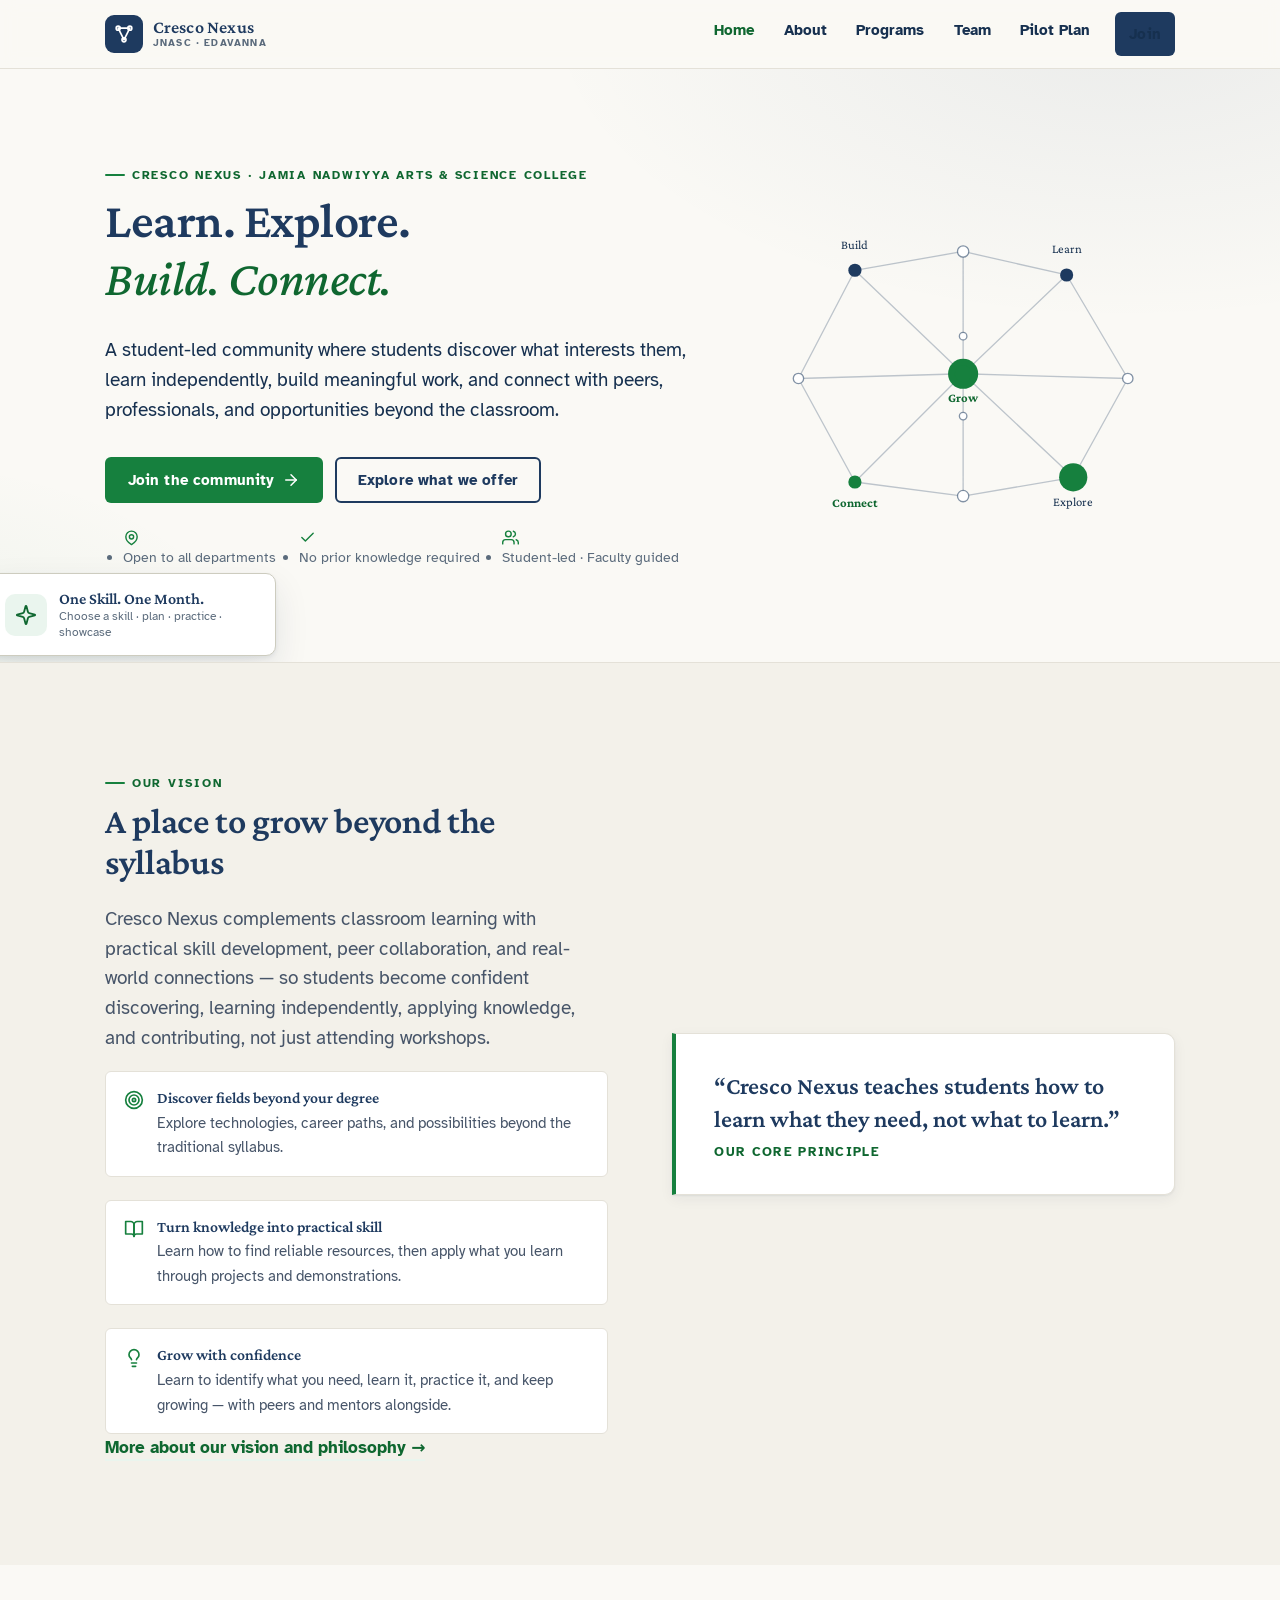
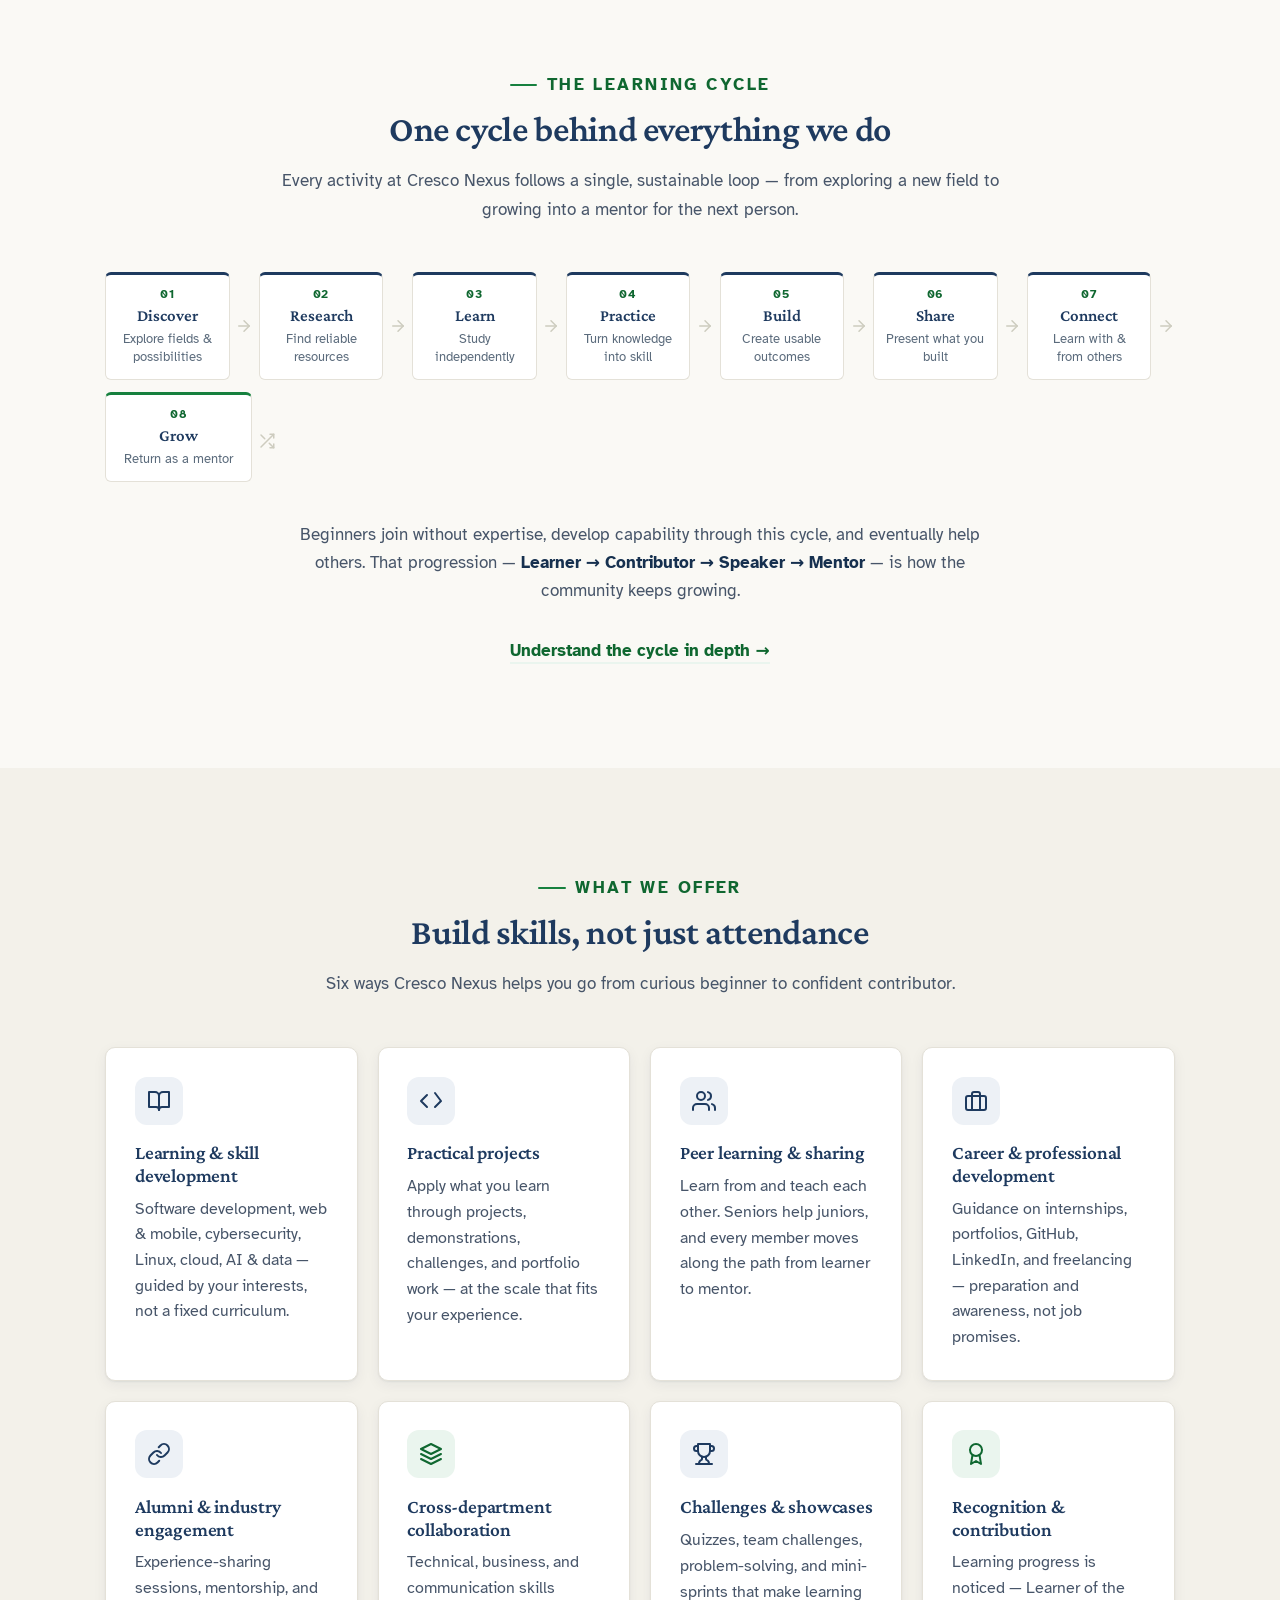
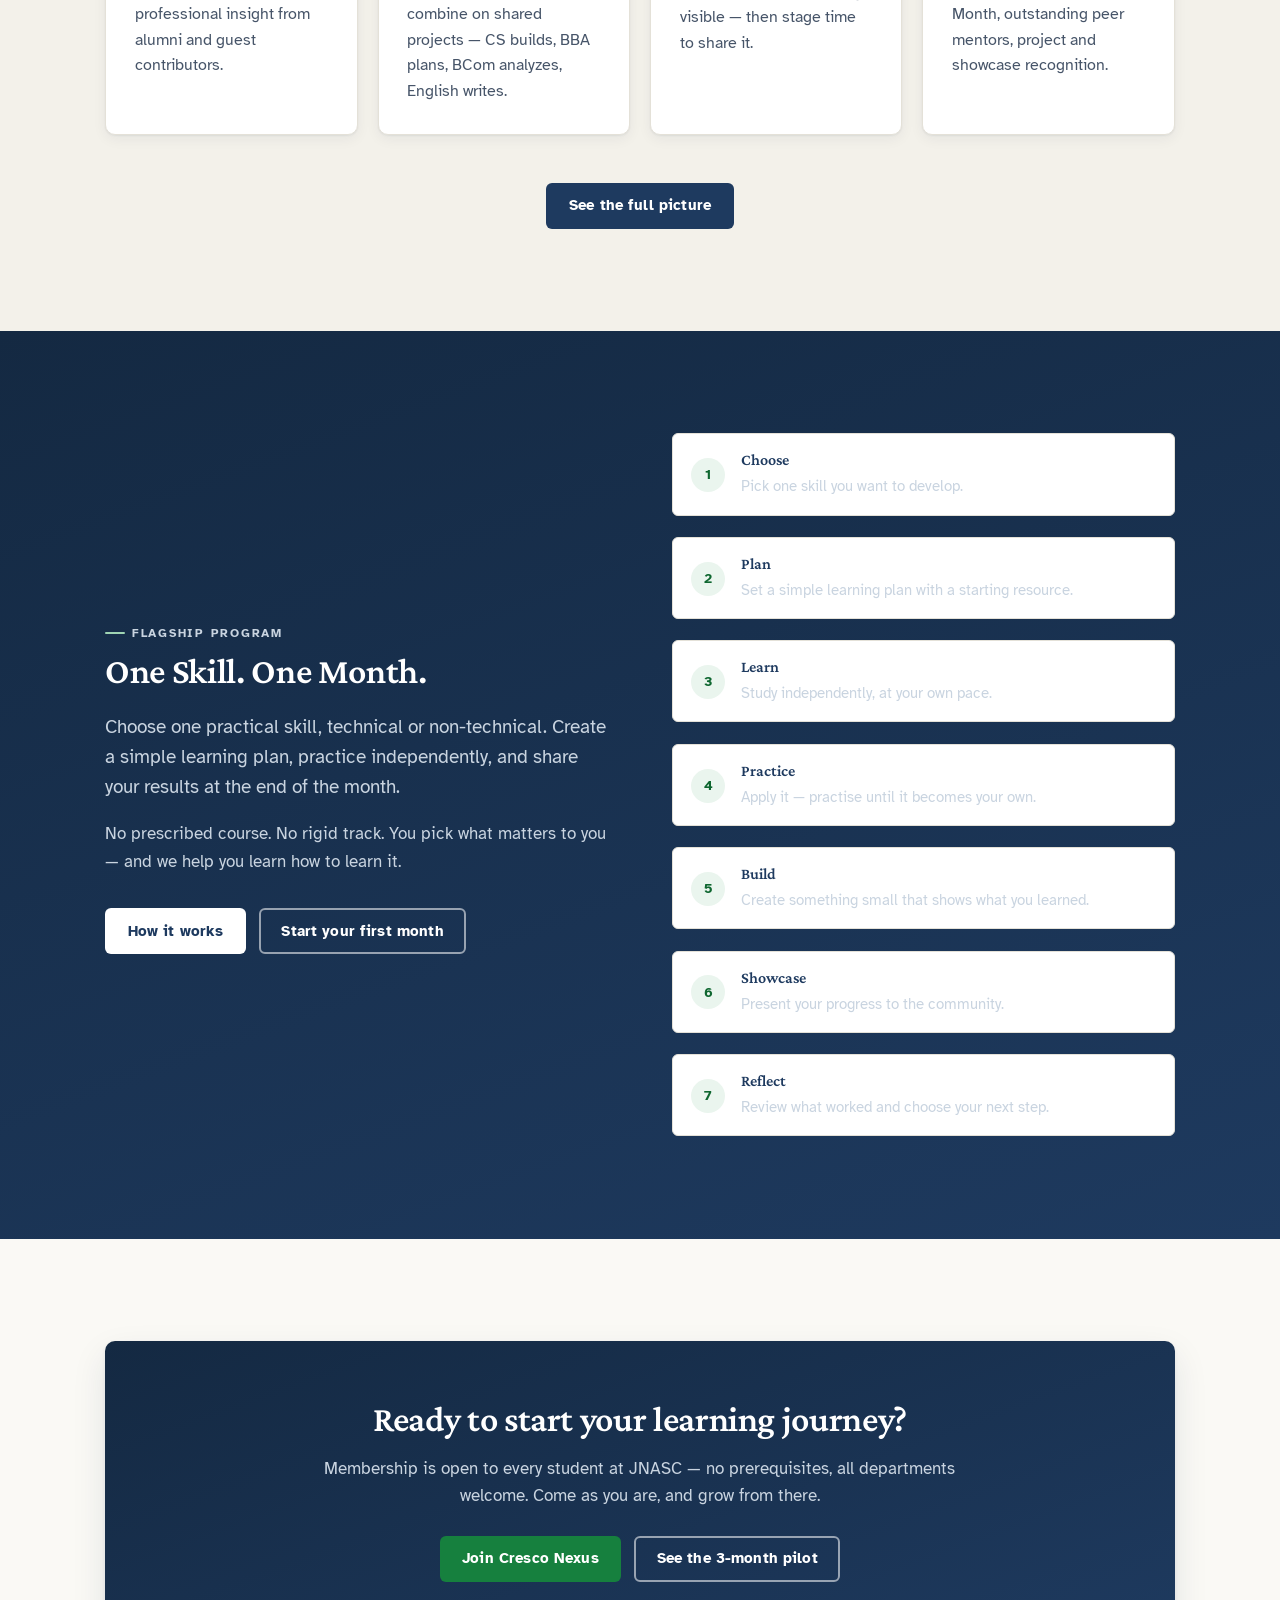
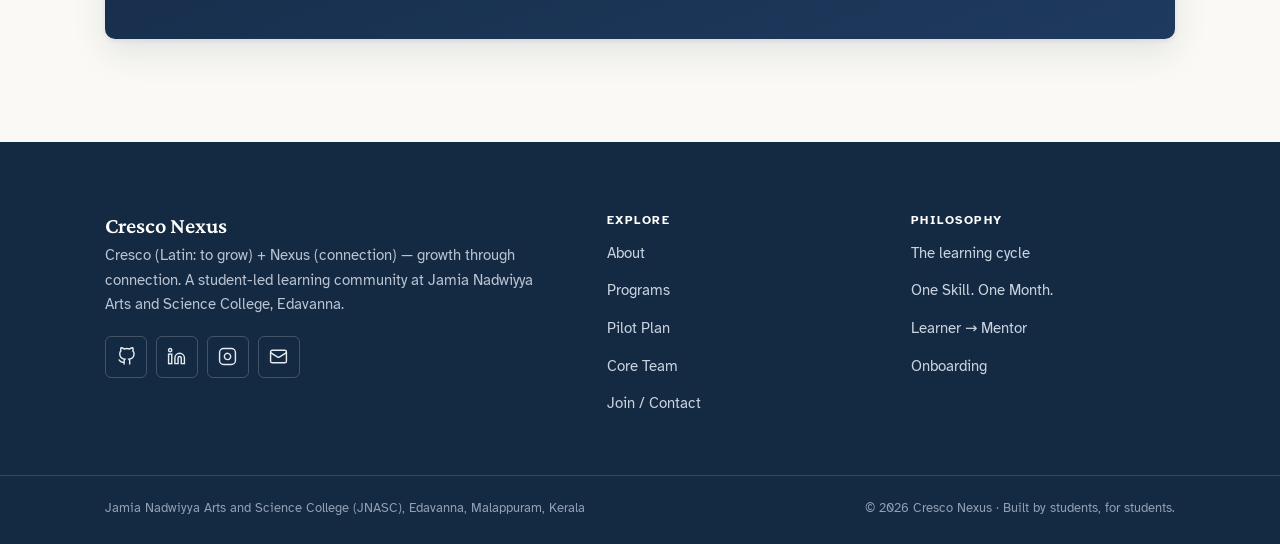
==== index.html @ 307aafd1 "first commit" ====
<!DOCTYPE html>
<html lang="en">
<head>
  <meta charset="UTF-8">
  <meta name="viewport" content="width=device-width, initial-scale=1">
  <title>Cresco Nexus — Learn. Explore. Build. Connect.</title>
  <meta name="description" content="Cresco Nexus is a student-led learning and professional-growth community at Jamia Nadwiyya Arts and Science College (JNASC), Edavanna. Learn. Explore. Build. Connect.">
  <meta property="og:type" content="website">
  <meta property="og:site_name" content="Cresco Nexus">
  <meta property="og:title" content="Cresco Nexus — Learn. Explore. Build. Connect.">
  <meta property="og:description" content="A student-led learning and professional-growth community at JNASC, Edavanna. Discover what interests you, learn independently, build meaningful work, and connect beyond the classroom.">
  <meta property="og:url" content="https://YOUR_USERNAME.github.io/cresco-nexus/index.html">
  <link rel="canonical" href="https://YOUR_USERNAME.github.io/cresco-nexus/index.html">
  <link rel="icon" type="image/svg+xml" href="assets/favicon.svg">
  <link rel="preconnect" href="https://fonts.googleapis.com">
  <link rel="preconnect" href="https://fonts.gstatic.com" crossorigin>
  <link href="https://fonts.googleapis.com/css2?family=Atkinson+Hyperlegible:wght@400;700&family=Crimson+Pro:ital,wght@0,400;0,600;0,700;1,400;1,600&display=swap" rel="stylesheet">
  <link rel="stylesheet" href="assets/css/styles.css">
</head>
<body>
  <a class="skip-link" href="#main">Skip to content</a>

  <header class="site-header">
    <div class="container nav">
      <a class="brand" href="index.html" aria-label="Cresco Nexus — home">
        <span class="brand__mark" aria-hidden="true">
          <svg viewBox="0 0 24 24" width="20" height="20" fill="none" stroke="currentColor" stroke-width="2" stroke-linecap="round" stroke-linejoin="round">
            <circle cx="5" cy="5" r="2.4"></circle>
            <circle cx="19" cy="5" r="2.4"></circle>
            <circle cx="12" cy="19" r="2.4"></circle>
            <path d="M5 5l14 0M5 5l7 14M19 5L12 19"></path>
          </svg>
        </span>
        <span class="brand__text">
          <span class="brand__name">Cresco Nexus</span>
          <span class="brand__tag">JNASC · Edavanna</span>
        </span>
      </a>
      <button class="nav-toggle" aria-expanded="false" aria-controls="nav-links" aria-label="Toggle navigation menu">
        <svg class="icon-menu" viewBox="0 0 24 24" fill="none" stroke="currentColor" stroke-width="2" stroke-linecap="round" aria-hidden="true"><line x1="4" y1="7" x2="20" y2="7"></line><line x1="4" y1="12" x2="20" y2="12"></line><line x1="4" y1="17" x2="20" y2="17"></line></svg>
        <svg class="icon-close" viewBox="0 0 24 24" fill="none" stroke="currentColor" stroke-width="2" stroke-linecap="round" aria-hidden="true"><line x1="6" y1="6" x2="18" y2="18"></line><line x1="18" y1="6" x2="6" y2="18"></line></svg>
      </button>
      <nav aria-label="Main navigation">
        <ul class="nav-links" id="nav-links">
          <li><a href="index.html" aria-current="page">Home</a></li>
          <li><a href="about.html">About</a></li>
          <li><a href="programs.html">Programs</a></li>
          <li><a href="team.html">Team</a></li>
          <li><a href="pilot.html">Pilot Plan</a></li>
          <li><a class="btn btn--primary nav-cta" href="join.html">Join</a></li>
        </ul>
      </nav>
    </div>
  </header>

  <main id="main">
    <!-- Hero -->
    <section class="hero" aria-labelledby="hero-title">
      <div class="container hero__inner">
        <div class="hero__copy">
          <p class="eyebrow">Cresco Nexus · Jamia Nadwiyya Arts &amp; Science College</p>
          <h1 id="hero-title">Learn. Explore. <span class="tagline">Build. Connect.</span></h1>
          <p class="lead hero__mission">A student-led community where students discover what interests them, learn independently, build meaningful work, and connect with peers, professionals, and opportunities beyond the classroom.</p>
          <div class="btn-row mt-2">
            <a class="btn btn--accent" href="join.html">
              Join the community
              <svg viewBox="0 0 24 24" width="18" height="18" fill="none" stroke="currentColor" stroke-width="2" stroke-linecap="round" stroke-linejoin="round" aria-hidden="true"><line x1="5" y1="12" x2="19" y2="12"></line><polyline points="12 5 19 12 12 19"></polyline></svg>
            </a>
            <a class="btn btn--ghost" href="programs.html">Explore what we offer</a>
          </div>
          <ul class="hero__meta">
            <li><svg viewBox="0 0 24 24" fill="none" stroke="currentColor" stroke-width="2" stroke-linecap="round" stroke-linejoin="round" aria-hidden="true"><path d="M12 22s-8-4.5-8-11a8 8 0 0 1 16 0c0 6.5-8 11-8 11z"></path><circle cx="12" cy="11" r="3"></circle></svg> Open to all departments</li>
            <li><svg viewBox="0 0 24 24" fill="none" stroke="currentColor" stroke-width="2" stroke-linecap="round" stroke-linejoin="round" aria-hidden="true"><polyline points="20 6 9 17 4 12"></polyline></svg> No prior knowledge required</li>
            <li><svg viewBox="0 0 24 24" fill="none" stroke="currentColor" stroke-width="2" stroke-linecap="round" stroke-linejoin="round" aria-hidden="true"><path d="M17 21v-2a4 4 0 0 0-4-4H5a4 4 0 0 0-4 4v2"></path><circle cx="9" cy="7" r="4"></circle><path d="M23 21v-2a4 4 0 0 0-3-3.87"></path><path d="M16 3.13a4 4 0 0 1 0 7.75"></path></svg> Student-led · Faculty guided</li>
          </ul>
        </div>
        <div class="hero__motif" aria-hidden="true">
          <svg class="motif-svg" viewBox="0 0 460 380" role="presentation" focusable="false">
            <g class="node-line" fill="none" stroke-width="1.4">
              <path d="M235 190L345 85M235 190L352 300M235 190L120 80M235 190L120 305M235 190L235 60M235 190L235 320M235 190L60 195M235 190L410 195"/>
              <path d="M345 85L410 195M410 195L352 300M352 300L235 320M235 320L120 305M120 305L60 195M60 195L120 80M120 80L235 60M235 60L345 85"/>
            </g>
            <g>
              <circle class="node-core" cx="345" cy="85" r="7"/><circle class="node-core" cx="120" cy="80" r="7"/>
              <circle class="node-core--green" cx="352" cy="300" r="7"/><circle class="node-core--green" cx="120" cy="305" r="7"/>
              <circle class="node-soft" cx="235" cy="60" r="6"/><circle class="node-soft" cx="235" cy="320" r="6"/>
              <circle class="node-soft" cx="60" cy="195" r="5.5"/><circle class="node-soft" cx="410" cy="195" r="5.5"/>
              <circle class="node-soft" cx="235" cy="150" r="4"/><circle class="node-soft" cx="235" cy="235" r="4"/>
            </g>
            <g class="node-pulse" fill="none">
              <circle cx="235" cy="190" r="16"/><circle cx="352" cy="300" r="15"/>
            </g>
            <circle class="node-core--green" cx="235" cy="190" r="9"/>
            <g class="node-label" text-anchor="middle">
              <text x="345" y="62">Learn</text>
              <text x="120" y="57">Build</text>
              <text x="352" y="330">Explore</text>
              <text class="node-label--green" x="120" y="332">Connect</text>
              <text class="node-label--green" x="235" y="220">Grow</text>
            </g>
          </svg>
          <div class="hero__chip">
            <span class="chip-mark">
              <svg viewBox="0 0 24 24" fill="none" stroke="currentColor" stroke-width="2" stroke-linecap="round" stroke-linejoin="round" aria-hidden="true"><path d="M9.937 15.5A2 2 0 0 0 8.5 14.063l-6.135-1.582a.5.5 0 0 1 0-.962L8.5 9.936A2 2 0 0 0 9.937 8.5l1.582-6.135a.5.5 0 0 1 .963 0L14.063 8.5A2 2 0 0 0 15.5 9.937l6.135 1.581a.5.5 0 0 1 0 .964L15.5 14.063a2 2 0 0 0-1.437 1.437l-1.582 6.135a.5.5 0 0 1-.963 0z"/></svg>
            </span>
            <span>
              <b>One Skill. One Month.</b>
              <span>Choose a skill · plan · practice · showcase</span>
            </span>
          </div>
        </div>
      </div>
    </section>

    <!-- Vision snippet -->
    <section class="section section--soft" aria-labelledby="vision-title">
      <div class="container split split--center">
        <div class="reveal">
          <p class="eyebrow">Our vision</p>
          <h2 id="vision-title">A place to grow beyond the syllabus</h2>
          <p class="lead lead--muted">Cresco Nexus complements classroom learning with practical skill development, peer collaboration, and real-world connections — so students become confident discovering, learning independently, applying knowledge, and contributing, not just attending workshops.</p>
          <ul class="feature-list mt-2">
            <li>
              <svg viewBox="0 0 24 24" fill="none" stroke="currentColor" stroke-width="2" stroke-linecap="round" stroke-linejoin="round" aria-hidden="true"><circle cx="12" cy="12" r="10"></circle><circle cx="12" cy="12" r="6"></circle><circle cx="12" cy="12" r="2"></circle></svg>
              <div><b>Discover fields beyond your degree</b><p>Explore technologies, career paths, and possibilities beyond the traditional syllabus.</p></div>
            </li>
            <li>
              <svg viewBox="0 0 24 24" fill="none" stroke="currentColor" stroke-width="2" stroke-linecap="round" stroke-linejoin="round" aria-hidden="true"><path d="M2 3h6a4 4 0 0 1 4 4v14a3 3 0 0 0-3-3H2z"></path><path d="M22 3h-6a4 4 0 0 0-4 4v14a3 3 0 0 1 3-3h7z"></path></svg>
              <div><b>Turn knowledge into practical skill</b><p>Learn how to find reliable resources, then apply what you learn through projects and demonstrations.</p></div>
            </li>
            <li>
              <svg viewBox="0 0 24 24" fill="none" stroke="currentColor" stroke-width="2" stroke-linecap="round" stroke-linejoin="round" aria-hidden="true"><path d="M15 14c.2-1 .7-1.7 1.5-2.5 1-.9 1.5-2.2 1.5-3.5A6 6 0 0 0 6 8c0 1.2.5 2.6 1.5 3.5.8.8 1.3 1.5 1.5 2.5"></path><path d="M9 18h6"></path><path d="M10 22h4"></path></svg>
              <div><b>Grow with confidence</b><p>Learn to identify what you need, learn it, practice it, and keep growing — with peers and mentors alongside.</p></div>
            </li>
          </ul>
          <a class="textlink" href="about.html">More about our vision and philosophy →</a>
        </div>
        <div class="reveal" data-delay="1">
          <figure class="quote">
            <blockquote>
              <p>“Cresco Nexus teaches students how to learn what they need, not what to learn.”</p>
            </blockquote>
            <figcaption class="sr-only">Core principle of Cresco Nexus</figcaption>
            <cite>Our core principle</cite>
          </figure>
        </div>
      </div>
    </section>

    <!-- Learning cycle -->
    <section class="section" aria-labelledby="cycle-title">
      <div class="container">
        <div class="section-head text-center reveal">
          <p class="eyebrow eyebrow--center">The learning cycle</p>
          <h2 id="cycle-title">One cycle behind everything we do</h2>
          <p>Every activity at Cresco Nexus follows a single, sustainable loop — from exploring a new field to growing into a mentor for the next person.</p>
        </div>
        <ol class="cycle reveal">
          <li class="cycle__item"><strong>Discover</strong><span>Explore fields &amp; possibilities</span></li>
          <li class="cycle__arrow cycle__arrow--h" aria-hidden="true"><svg viewBox="0 0 24 24" fill="none" stroke="currentColor" stroke-width="2" stroke-linecap="round" stroke-linejoin="round"><line x1="5" y1="12" x2="19" y2="12"></line><polyline points="12 5 19 12 12 19"></polyline></svg></li>
          <li class="cycle__item"><strong>Research</strong><span>Find reliable resources</span></li>
          <li class="cycle__arrow cycle__arrow--h" aria-hidden="true"><svg viewBox="0 0 24 24" fill="none" stroke="currentColor" stroke-width="2" stroke-linecap="round" stroke-linejoin="round"><line x1="5" y1="12" x2="19" y2="12"></line><polyline points="12 5 19 12 12 19"></polyline></svg></li>
          <li class="cycle__item"><strong>Learn</strong><span>Study independently</span></li>
          <li class="cycle__arrow cycle__arrow--h" aria-hidden="true"><svg viewBox="0 0 24 24" fill="none" stroke="currentColor" stroke-width="2" stroke-linecap="round" stroke-linejoin="round"><line x1="5" y1="12" x2="19" y2="12"></line><polyline points="12 5 19 12 12 19"></polyline></svg></li>
          <li class="cycle__item"><strong>Practice</strong><span>Turn knowledge into skill</span></li>
          <li class="cycle__arrow cycle__arrow--h" aria-hidden="true"><svg viewBox="0 0 24 24" fill="none" stroke="currentColor" stroke-width="2" stroke-linecap="round" stroke-linejoin="round"><line x1="5" y1="12" x2="19" y2="12"></line><polyline points="12 5 19 12 12 19"></polyline></svg></li>
          <li class="cycle__item"><strong>Build</strong><span>Create usable outcomes</span></li>
          <li class="cycle__arrow cycle__arrow--h" aria-hidden="true"><svg viewBox="0 0 24 24" fill="none" stroke="currentColor" stroke-width="2" stroke-linecap="round" stroke-linejoin="round"><line x1="5" y1="12" x2="19" y2="12"></line><polyline points="12 5 19 12 12 19"></polyline></svg></li>
          <li class="cycle__item"><strong>Share</strong><span>Present what you built</span></li>
          <li class="cycle__arrow cycle__arrow--h" aria-hidden="true"><svg viewBox="0 0 24 24" fill="none" stroke="currentColor" stroke-width="2" stroke-linecap="round" stroke-linejoin="round"><line x1="5" y1="12" x2="19" y2="12"></line><polyline points="12 5 19 12 12 19"></polyline></svg></li>
          <li class="cycle__item"><strong>Connect</strong><span>Learn with &amp; from others</span></li>
          <li class="cycle__arrow cycle__arrow--h" aria-hidden="true"><svg viewBox="0 0 24 24" fill="none" stroke="currentColor" stroke-width="2" stroke-linecap="round" stroke-linejoin="round"><line x1="5" y1="12" x2="19" y2="12"></line><polyline points="12 5 19 12 12 19"></polyline></svg></li>
          <li class="cycle__item cycle__item--end"><strong>Grow</strong><span>Return as a mentor</span></li>
          <li class="cycle__arrow cycle__arrow--h" aria-hidden="true"><svg viewBox="0 0 24 24" fill="none" stroke="currentColor" stroke-width="2" stroke-linecap="round" stroke-linejoin="round"><polyline points="16 3 21 3 21 8"></polyline><line x1="4" y1="20" x2="21" y2="3"></line><polyline points="21 16 21 21 16 21"></polyline><line x1="15" y1="15" x2="21" y2="21"></line><line x1="4" y1="4" x2="9" y2="9"></line></svg></li>
        </ol>
        <p class="text-center mt-2" style="max-width:40em;margin-inline:auto">Beginners join without expertise, develop capability through this cycle, and eventually help others. That progression — <strong>Learner → Contributor → Speaker → Mentor</strong> — is how the community keeps growing.</p>
        <div class="text-center mt-2">
          <a class="textlink" href="about.html#cycle">Understand the cycle in depth →</a>
        </div>
      </div>
    </section>

    <!-- What we offer -->
    <section class="section section--soft" aria-labelledby="offers-title">
      <div class="container">
        <div class="section-head text-center reveal">
          <p class="eyebrow eyebrow--center">What we offer</p>
          <h2 id="offers-title">Build skills, not just attendance</h2>
          <p>Six ways Cresco Nexus helps you go from curious beginner to confident contributor.</p>
        </div>
        <div class="grid grid--4">
          <article class="card reveal">
            <span class="card__icon"><svg viewBox="0 0 24 24" fill="none" stroke="currentColor" stroke-width="2" stroke-linecap="round" stroke-linejoin="round" aria-hidden="true"><path d="M2 3h6a4 4 0 0 1 4 4v14a3 3 0 0 0-3-3H2z"></path><path d="M22 3h-6a4 4 0 0 0-4 4v14a3 3 0 0 1 3-3h7z"></path></svg></span>
            <h3>Learning &amp; skill development</h3>
            <p>Software development, web &amp; mobile, cybersecurity, Linux, cloud, AI &amp; data — guided by your interests, not a fixed curriculum.</p>
          </article>
          <article class="card reveal" data-delay="1">
            <span class="card__icon"><svg viewBox="0 0 24 24" fill="none" stroke="currentColor" stroke-width="2" stroke-linecap="round" stroke-linejoin="round" aria-hidden="true"><polyline points="16 18 22 12 16 4"></polyline><polyline points="8 6 2 12 8 18"></polyline></svg></span>
            <h3>Practical projects</h3>
            <p>Apply what you learn through projects, demonstrations, challenges, and portfolio work — at the scale that fits your experience.</p>
          </article>
          <article class="card reveal" data-delay="2">
            <span class="card__icon"><svg viewBox="0 0 24 24" fill="none" stroke="currentColor" stroke-width="2" stroke-linecap="round" stroke-linejoin="round" aria-hidden="true"><path d="M17 21v-2a4 4 0 0 0-4-4H5a4 4 0 0 0-4 4v2"></path><circle cx="9" cy="7" r="4"></circle><path d="M23 21v-2a4 4 0 0 0-3-3.87"></path><path d="M16 3.13a4 4 0 0 1 0 7.75"></path></svg></span>
            <h3>Peer learning &amp; sharing</h3>
            <p>Learn from and teach each other. Seniors help juniors, and every member moves along the path from learner to mentor.</p>
          </article>
          <article class="card reveal" data-delay="3">
            <span class="card__icon"><svg viewBox="0 0 24 24" fill="none" stroke="currentColor" stroke-width="2" stroke-linecap="round" stroke-linejoin="round" aria-hidden="true"><rect x="2" y="7" width="20" height="14" rx="2"></rect><path d="M16 21V5a2 2 0 0 0-2-2h-4a2 2 0 0 0-2 2v16"></path></svg></span>
            <h3>Career &amp; professional development</h3>
            <p>Guidance on internships, portfolios, GitHub, LinkedIn, and freelancing — preparation and awareness, not job promises.</p>
          </article>
          <article class="card reveal">
            <span class="card__icon"><svg viewBox="0 0 24 24" fill="none" stroke="currentColor" stroke-width="2" stroke-linecap="round" stroke-linejoin="round" aria-hidden="true"><path d="M10 13a5 5 0 0 0 7.54.54l3-3a5 5 0 0 0-7.07-7.07l-1.72 1.71"></path><path d="M14 11a5 5 0 0 0-7.54-.54l-3 3a5 5 0 0 0 7.07 7.07l1.71-1.71"></path></svg></span>
            <h3>Alumni &amp; industry engagement</h3>
            <p>Experience-sharing sessions, mentorship, and professional insight from alumni and guest contributors.</p>
          </article>
          <article class="card reveal" data-delay="1">
            <span class="card__icon card__icon--green"><svg viewBox="0 0 24 24" fill="none" stroke="currentColor" stroke-width="2" stroke-linecap="round" stroke-linejoin="round" aria-hidden="true"><polygon points="12 2 2 7 12 12 22 7 12 2"></polygon><polyline points="2 17 12 22 22 17"></polyline><polyline points="2 12 12 17 22 12"></polyline></svg></span>
            <h3>Cross-department collaboration</h3>
            <p>Technical, business, and communication skills combine on shared projects — CS builds, BBA plans, BCom analyzes, English writes.</p>
          </article>
          <article class="card reveal" data-delay="2">
            <span class="card__icon"><svg viewBox="0 0 24 24" fill="none" stroke="currentColor" stroke-width="2" stroke-linecap="round" stroke-linejoin="round" aria-hidden="true"><path d="M6 9H4.5a2.5 2.5 0 0 1 0-5H6"></path><path d="M18 9h1.5a2.5 2.5 0 0 0 0-5H18"></path><path d="M4 22h16"></path><path d="M10 14.66V17c0 .55-.47.98-.97 1.21C7.85 18.75 7 20.24 7 22"></path><path d="M14 14.66V17c0 .55.47.98.97 1.21C16.15 18.75 17 20.24 17 22"></path><path d="M18 2H6v7a6 6 0 0 0 12 0V2Z"></path></svg></span>
            <h3>Challenges &amp; showcases</h3>
            <p>Quizzes, team challenges, problem-solving, and mini-sprints that make learning visible — then stage time to share it.</p>
          </article>
          <article class="card reveal" data-delay="3">
            <span class="card__icon card__icon--green"><svg viewBox="0 0 24 24" fill="none" stroke="currentColor" stroke-width="2" stroke-linecap="round" stroke-linejoin="round" aria-hidden="true"><circle cx="12" cy="8" r="6"></circle><path d="M15.477 12.89 17 22l-5-3-5 3 1.523-9.11"></path></svg></span>
            <h3>Recognition &amp; contribution</h3>
            <p>Learning progress is noticed — Learner of the Month, outstanding peer mentors, project and showcase recognition.</p>
          </article>
        </div>
        <div class="text-center mt-3 reveal">
          <a class="btn btn--primary" href="programs.html">See the full picture</a>
        </div>
      </div>
    </section>

    <!-- One Skill. One Month. -->
    <section class="section section--navy" aria-labelledby="oneskill-title">
      <div class="container split split--center">
        <div class="reveal">
          <p class="eyebrow eyebrow--on-dark">Flagship program</p>
          <h2 id="oneskill-title">One Skill. One Month.</h2>
          <p class="lead">Choose one practical skill, technical or non-technical. Create a simple learning plan, practice independently, and share your results at the end of the month.</p>
          <p>No prescribed course. No rigid track. You pick what matters to you — and we help you learn how to learn it.</p>
          <div class="btn-row mt-2">
            <a class="btn btn--light" href="programs.html#one-skill">How it works</a>
            <a class="btn btn--outline-light" href="join.html">Start your first month</a>
          </div>
        </div>
        <ol class="steps steps--grid reveal" data-delay="1">
          <li><span class="steps__num">1</span><div><b>Choose</b><p>Pick one skill you want to develop.</p></div></li>
          <li><span class="steps__num">2</span><div><b>Plan</b><p>Set a simple learning plan with a starting resource.</p></div></li>
          <li><span class="steps__num">3</span><div><b>Learn</b><p>Study independently, at your own pace.</p></div></li>
          <li><span class="steps__num">4</span><div><b>Practice</b><p>Apply it — practise until it becomes your own.</p></div></li>
          <li><span class="steps__num">5</span><div><b>Build</b><p>Create something small that shows what you learned.</p></div></li>
          <li><span class="steps__num">6</span><div><b>Showcase</b><p>Present your progress to the community.</p></div></li>
          <li><span class="steps__num">7</span><div><b>Reflect</b><p>Review what worked and choose your next step.</p></div></li>
        </ol>
      </div>
    </section>

    <!-- CTA band -->
    <section class="section" aria-label="Get involved">
      <div class="container">
        <div class="cta-band reveal">
          <h2>Ready to start your learning journey?</h2>
          <p>Membership is open to every student at JNASC — no prerequisites, all departments welcome. Come as you are, and grow from there.</p>
          <div class="btn-row btn-row--center">
            <a class="btn btn--accent" href="join.html">Join Cresco Nexus</a>
            <a class="btn btn--outline-light" href="pilot.html">See the 3-month pilot</a>
          </div>
        </div>
      </div>
    </section>
  </main>

  <footer class="site-footer">
    <div class="container">
      <div class="footer-grid">
        <div class="footer-brand">
          <span class="footer-brand__name">Cresco Nexus</span>
          <p>Cresco (Latin: to grow) + Nexus (connection) — growth through connection. A student-led learning community at Jamia Nadwiyya Arts and Science College, Edavanna.</p>
          <div class="social-row">
            <a href="#" aria-label="Cresco Nexus on GitHub" rel="noopener"><svg viewBox="0 0 24 24" fill="none" stroke="currentColor" stroke-width="1.8" aria-hidden="true"><path d="M9 19c-5 1.5-5-2.5-7-3m14 6v-3.87a3.37 3.37 0 0 0-.94-2.61c3.14-.35 6.44-1.54 6.44-7A5.44 5.44 0 0 0 20 4.77 5.07 5.07 0 0 0 19.91 1S18.73.65 16 2.48a13.38 13.38 0 0 0-7 0C6.27.65 5.09 1 5.09 1A5.07 5.07 0 0 0 5 4.77a5.44 5.44 0 0 0-1.5 3.78c0 5.42 3.3 6.61 6.44 7A3.37 3.37 0 0 0 9 18.13V22"></path></svg></a>
            <a href="#" aria-label="Cresco Nexus on LinkedIn" rel="noopener"><svg viewBox="0 0 24 24" fill="none" stroke="currentColor" stroke-width="1.8" aria-hidden="true"><path d="M16 8a6 6 0 0 1 6 6v7h-4v-7a2 2 0 0 0-2-2 2 2 0 0 0-2 2v7h-4v-7a6 6 0 0 1 6-6z"></path><rect width="4" height="12" x="2" y="9"></rect><circle cx="4" cy="4" r="2"></circle></svg></a>
            <a href="#" aria-label="Cresco Nexus on Instagram" rel="noopener"><svg viewBox="0 0 24 24" fill="none" stroke="currentColor" stroke-width="1.8" aria-hidden="true"><rect width="20" height="20" x="2" y="2" rx="5"></rect><path d="M16 11.37A4 4 0 1 1 12.63 8 4 4 0 0 1 16 11.37z"></path><line x1="17.5" y1="6.5" x2="17.51" y2="6.5"></line></svg></a>
            <a href="mailto:hello@cresconexus.in" aria-label="Email Cresco Nexus"><svg viewBox="0 0 24 24" fill="none" stroke="currentColor" stroke-width="1.8" aria-hidden="true"><rect width="20" height="16" x="2" y="4" rx="2"></rect><path d="m22 7-8.97 5.7a1.94 1.94 0 0 1-2.06 0L2 7"></path></svg></a>
          </div>
        </div>
        <div class="footer-col">
          <h4>Explore</h4>
          <ul>
            <li><a href="about.html">About</a></li>
            <li><a href="programs.html">Programs</a></li>
            <li><a href="pilot.html">Pilot Plan</a></li>
            <li><a href="team.html">Core Team</a></li>
            <li><a href="join.html">Join / Contact</a></li>
          </ul>
        </div>
        <div class="footer-col">
          <h4>Philosophy</h4>
          <ul>
            <li><a href="about.html#cycle">The learning cycle</a></li>
            <li><a href="programs.html#one-skill">One Skill. One Month.</a></li>
            <li><a href="programs.html#progression">Learner → Mentor</a></li>
            <li><a href="join.html#onboarding">Onboarding</a></li>
          </ul>
        </div>
      </div>
    </div>
    <div class="footer-bottom">
      <div class="container">
        <span>Jamia Nadwiyya Arts and Science College (JNASC), Edavanna, Malappuram, Kerala</span>
        <span>© <span data-year>2026</span> Cresco Nexus · Built by students, for students.</span>
      </div>
    </div>
  </footer>

  <script src="assets/js/main.js" defer></script>
</body>
</html>
---- assets/css/styles.css ----
/* ============================================================
   Cresco Nexus — Global stylesheet
   Contrast checkpoints (WCAG AA, 4.5:1 minimum):
     navy #1E3A5F on white 11.5:1 | green #16803E on white 5.0:1
     navy-deep #142942 on white 14.7:1 | slate #475569 on bg 7.2:1
   ============================================================ */

:root {
  /* Color tokens */
  --navy:          #1E3A5F;
  --navy-deep:     #142942;
  --navy-ink:      #16304F;
  --navy-soft:     #EDF1F6;
  --green:         #16803E;
  --green-deep:    #0F6730;
  --green-tint:    #EAF5EE;
  --bg:            #FAF9F5;
  --bg-soft:       #F3F1EA;
  --card:          #FFFFFF;
  --slate:         #475569;
  --muted:         #5B6B7C;
  --border:        #E4E1D8;
  --border-strong: #CDCCBF;
  --focus:         #2563EB;

  /* Type */
  --serif: "Crimson Pro", "Iowan Old Style", Georgia, "Times New Roman", serif;
  --sans:  "Atkinson Hyperlegible", system-ui, -apple-system, "Segoe UI", Roboto, Arial, sans-serif;

  /* Shape + depth */
  --radius: 10px;
  --radius-sm: 6px;
  --shadow-sm: 0 1px 2px rgba(20,38,66,.06), 0 4px 14px rgba(20,38,66,.06);
  --shadow-md: 0 2px 4px rgba(20,38,66,.07), 0 14px 34px rgba(20,38,66,.10);

  /* Motion + rhythm */
  --ease: cubic-bezier(.25,.6,.3,1);
  --t-fast: 160ms;
  --t-med: 260ms;
  --space-section: clamp(3.5rem, 8vw, 6.5rem);
  --container: 1140px;
}

/* ---------- Reset / base ---------- */
*, *::before, *::after { box-sizing: border-box; }

html { scroll-behavior: smooth; -webkit-text-size-adjust: 100%; }

@media (prefers-reduced-motion: reduce) {
  html { scroll-behavior: auto; }
  *, *::before, *::after {
    animation-duration: .001ms !important;
    animation-iteration-count: 1 !important;
    transition-duration: .001ms !important;
  }
}

body {
  margin: 0;
  font-family: var(--sans);
  font-size: 1.0625rem;
  line-height: 1.65;
  color: var(--slate);
  background: var(--bg);
  -webkit-font-smoothing: antialiased;
  text-rendering: optimizeLegibility;
}

h1, h2, h3, h4 {
  font-family: var(--serif);
  font-weight: 600;
  line-height: 1.16;
  color: var(--navy);
  margin: 0 0 .55em;
  letter-spacing: -.01em;
}
h1 { font-size: clamp(2.15rem, 4.6vw, 3.1rem); }
h2 { font-size: clamp(1.65rem, 3.2vw, 2.25rem); }
h3 { font-size: 1.28rem; }
h4 { font-size: 1.05rem; }

p { margin: 0 0 1em; }
p:last-child { margin-bottom: 0; }
a { color: var(--navy); text-decoration: none; }
a:hover { color: var(--navy-deep); }
strong { color: var(--navy-ink); font-weight: 700; }
img, svg { display: block; max-width: 100%; }
ul, ol { padding-left: 1.25em; }
li { margin-bottom: .4em; }
li:last-child { margin-bottom: 0; }

::selection { background: var(--green); color: #fff; }
:focus-visible { outline: 3px solid var(--focus); outline-offset: 2px; border-radius: 3px; }

/* ---------- Utility ---------- */
.container {
  width: 100%;
  max-width: var(--container);
  margin-inline: auto;
  padding-inline: clamp(1.1rem, 4vw, 2.2rem);
}

.eyebrow {
  display: inline-flex;
  align-items: center;
  gap: .55em;
  font: 700 .78rem/1 var(--sans);
  letter-spacing: .14em;
  text-transform: uppercase;
  color: var(--green-deep);
  margin-bottom: .9em;
}
.eyebrow::before {
  content: "";
  width: 1.6em;
  height: 2px;
  background: var(--green);
  border-radius: 2px;
}
.eyebrow--on-dark { color: #9FD4B3; }
.eyebrow--on-dark::before { background: #9FD4B3; }
.eyebrow--center { justify-content: center; }

.sr-only {
  position: absolute;
  width: 1px;
  height: 1px;
  padding: 0;
  margin: -1px;
  overflow: hidden;
  clip: rect(0, 0, 0, 0);
  white-space: nowrap;
  border: 0;
}

.lead { font-size: 1.16rem; line-height: 1.6; color: var(--navy-ink); }
.lead--muted { color: var(--slate); }

.text-center { text-align: center; }
.mt-1 { margin-top: 1rem; }
.mt-2 { margin-top: 2rem; }
.mt-3 { margin-top: 3rem; }
.mb-0 { margin-bottom: 0; }

.skip-link {
  position: absolute;
  left: -999px;
  top: 0;
  z-index: 999;
  background: var(--navy);
  color: #fff;
  padding: .8em 1.2em;
  border-radius: 0 0 var(--radius-sm) 0;
  font-weight: 700;
}
.skip-link:focus { left: 0; color: #fff; }

.section { padding-block: var(--space-section); }
.section--soft { background: var(--bg-soft); }
.section--navy { background: linear-gradient(160deg, var(--navy-deep), var(--navy)); color: #D8E0EA; }
.section--navy h1, .section--navy h2, .section--navy h3 { color: #fff; }
.section--navy .lead { color: #C9D4E0; }
.section--navy p { color: #C9D4E0; }

.section-head { max-width: 46rem; margin-bottom: clamp(2rem, 4vw, 3rem); }
.section-head.text-center { margin-inline: auto; }
.section-head h2 { margin-bottom: .45em; }
.section-head p { font-size: 1.08rem; }

/* ---------- Buttons ---------- */
.btn {
  display: inline-flex;
  align-items: center;
  justify-content: center;
  gap: .5em;
  min-height: 46px;
  padding: .7em 1.35em;
  border: 2px solid transparent;
  border-radius: var(--radius-sm);
  font: 700 .95rem/1 var(--sans);
  letter-spacing: .01em;
  cursor: pointer;
  text-align: center;
  transition: background-color var(--t-fast) var(--ease), color var(--t-fast) var(--ease),
              border-color var(--t-fast) var(--ease), box-shadow var(--t-fast) var(--ease),
              transform var(--t-fast) var(--ease);
}
.btn:hover { transform: translateY(-1px); }
.btn:active { transform: translateY(0); }
.btn svg { flex: none; }

.btn--primary { background: var(--navy); color: #fff; }
.btn--primary:hover { background: var(--navy-deep); color: #fff; box-shadow: var(--shadow-sm); }

.btn--accent { background: var(--green); color: #fff; }
.btn--accent:hover { background: var(--green-deep); color: #fff; box-shadow: var(--shadow-sm); }

.btn--ghost { border-color: var(--navy); color: var(--navy); background: transparent; }
.btn--ghost:hover { background: var(--navy); color: #fff; }

.btn--light { background: #fff; color: var(--navy); }
.btn--light:hover { background: var(--bg-soft); color: var(--navy-deep); box-shadow: var(--shadow-sm); }

.btn--outline-light { border-color: rgba(255,255,255,.55); color: #fff; background: transparent; }
.btn--outline-light:hover { background: rgba(255,255,255,.12); color: #fff; border-color: #fff; }

.btn--block { width: 100%; }

.btn-row { display: flex; flex-wrap: wrap; gap: .8rem; align-items: center; }
.btn-row--center { justify-content: center; }

.textlink {
  font-weight: 700;
  color: var(--green-deep);
  border-bottom: 2px solid var(--green-tint);
  padding-bottom: 1px;
  transition: border-color var(--t-fast) var(--ease), color var(--t-fast) var(--ease);
}
.textlink:hover { color: var(--navy); border-color: var(--navy); }

/* ---------- Site header / nav ---------- */
.site-header {
  position: sticky;
  top: 0;
  z-index: 100;
  background: rgba(250,249,245,.92);
  -webkit-backdrop-filter: saturate(160%) blur(8px);
  backdrop-filter: saturate(160%) blur(8px);
  border-bottom: 1px solid var(--border);
  transition: box-shadow var(--t-med) var(--ease);
}
.site-header.is-scrolled { box-shadow: 0 6px 18px rgba(20,38,66,.07); }

.nav { display: flex; align-items: center; justify-content: space-between; gap: 1rem; min-height: 68px; }

.brand { display: inline-flex; align-items: center; gap: .6rem; flex: none; }
.brand__mark {
  width: 38px; height: 38px; border-radius: 9px;
  background: var(--navy); color: #fff;
  display: grid; place-items: center;
  transition: background-color var(--t-fast) var(--ease);
}
.brand:hover .brand__mark { background: var(--green); }
.brand__text { line-height: 1.1; }
.brand__name { display: block; font: 600 1.12rem/1.1 var(--serif); color: var(--navy); letter-spacing: .01em; }
.brand__tag { display: block; font: 700 .62rem/1.3 var(--sans); letter-spacing: .12em; text-transform: uppercase; color: var(--muted); }

.nav-links { display: flex; align-items: center; gap: .35rem; list-style: none; margin: 0; padding: 0; }
.nav-links a {
  display: inline-flex; align-items: center; min-height: 44px;
  padding: .35em .8em;
  font: 700 .93rem/1 var(--sans);
  color: var(--navy-ink);
  border-radius: var(--radius-sm);
  transition: color var(--t-fast) var(--ease), background-color var(--t-fast) var(--ease);
}
.nav-links a:hover { color: var(--green-deep); background: var(--navy-soft); }
.nav-links a[aria-current="page"] { color: var(--green-deep); }
.nav-links a[aria-current="page"]::after {
  content: ""; display: block; height: 2px; margin-top: -8px;
  border-radius: 2px; background: var(--green);
}

.nav-cta { margin-left: .5rem; font-size: .92rem; min-height: 42px; padding: .55em 1.1em; }

.nav-toggle {
  display: none;
  min-width: 46px; min-height: 46px; padding: 10px;
  border: 1px solid var(--border-strong);
  border-radius: var(--radius-sm);
  background: var(--card); color: var(--navy);
  cursor: pointer;
}
.nav-toggle svg { width: 22px; height: 22px; }
.nav-toggle[aria-expanded="true"] .icon-menu { display: none; }
.nav-toggle[aria-expanded="false"] .icon-close { display: none; }

@media (max-width: 860px) {
  .nav-toggle { display: inline-flex; align-items: center; justify-content: center; }
  .nav-links {
    position: absolute; top: 100%; left: 0; right: 0;
    flex-direction: column; align-items: stretch; gap: .15rem;
    background: var(--card);
    border-bottom: 1px solid var(--border);
    box-shadow: var(--shadow-md);
    padding: .7rem 1rem 1.1rem;
    display: none;
  }
  .nav-links.is-open { display: flex; }
  .nav-links a { justify-content: flex-start; padding: .75em .9em; border-radius: var(--radius-sm); }
  .nav-links a[aria-current="page"]::after { display: none; }
  .nav-cta { margin-left: 0; margin-top: .35rem; width: 100%; }
}

/* ---------- Hero (home) ---------- */
.hero {
  position: relative;
  overflow: hidden;
  padding: clamp(3.2rem, 7vw, 5.5rem) 0 clamp(3rem, 6vw, 4.5rem);
  border-bottom: 1px solid var(--border);
  background:
    radial-gradient(900px 480px at 88% -10%, rgba(30,58,95,.07), transparent 65%),
    radial-gradient(640px 420px at -8% 108%, rgba(22,128,62,.06), transparent 60%),
    var(--bg);
}
.hero__inner {
  display: grid;
  grid-template-columns: minmax(0, 1.15fr) minmax(280px, .85fr);
  gap: clamp(1.5rem, 4vw, 3.5rem);
  align-items: center;
}
.hero h1 .tagline { display: block; color: var(--green-deep); font-style: italic; font-weight: 500; }
.hero__mission { font-size: 1.18rem; max-width: 34em; }
.hero__meta {
  display: flex; flex-wrap: wrap; gap: 1.4rem;
  margin-top: 1.6rem; font-size: .9rem; color: var(--muted);
}
.hero__meta span { display: inline-flex; align-items: center; gap: .45em; }
.hero__meta svg { width: 17px; height: 17px; color: var(--green); }

@keyframes motifPulse {
  0%, 100% { opacity: 1; transform: scale(1); }
  50% { opacity: .5; transform: scale(.8); }
}
.motif-svg { width: 100%; height: auto; }
.motif-svg .node-line { stroke: var(--navy); stroke-opacity: .28; }
.motif-svg .node-core { fill: var(--navy); }
.motif-svg .node-core--green { fill: var(--green); }
.motif-svg .node-soft { fill: #fff; stroke: var(--navy); stroke-opacity: .55; stroke-width: 1.4; }
.motif-svg .node-pulse { fill: var(--green); transform-origin: center; transform-box: fill-box; animation: motifPulse 3.6s var(--ease) infinite; }
.motif-svg .node-pulse:nth-of-type(2) { animation-delay: -1.2s; }
.motif-svg .node-pulse:nth-of-type(3) { animation-delay: -2.4s; }
.motif-svg .node-label { font-family: var(--serif); font-size: 13.5px; fill: var(--navy-ink); }
.motif-svg .node-label--green { fill: var(--green-deep); font-weight: 700; }
@media (prefers-reduced-motion: reduce) { .motif-svg .node-pulse { animation: none; } }

@media (max-width: 920px) {
  .hero__inner { grid-template-columns: 1fr; }
  .hero__motif { display: none; }
}

.hero__chip {
  position: absolute;
  left: -14px;
  bottom: 6px;
  background: var(--card);
  border: 1px solid var(--border-strong);
  border-radius: var(--radius);
  box-shadow: var(--shadow-md);
  padding: .9rem 1.1rem;
  display: flex;
  gap: .8rem;
  align-items: center;
  max-width: 290px;
}
.hero__chip .chip-mark {
  flex: none;
  width: 42px; height: 42px;
  border-radius: 10px;
  background: var(--green-tint); color: var(--green-deep);
  display: grid; place-items: center;
}
.hero__chip .chip-mark svg { width: 22px; height: 22px; }
.hero__chip b { display: block; font: 600 1rem/1.2 var(--serif); color: var(--navy); }
.hero__chip span { display: block; font-size: .78rem; line-height: 1.3; color: var(--muted); }
@media (max-width: 1100px) { .hero__chip { display: none; } }

/* ---------- Page hero (inner pages) ---------- */
.page-hero {
  padding: clamp(2.6rem, 6vw, 4.4rem) 0 clamp(2rem, 4vw, 3rem);
  border-bottom: 1px solid var(--border);
  background:
    radial-gradient(700px 320px at 92% -20%, rgba(30,58,95,.06), transparent 60%),
    var(--bg);
}
.page-hero h1 { margin-bottom: .35em; }
.page-hero .lead { max-width: 44rem; }

/* ---------- Cards ---------- */
.grid {
  display: grid;
  gap: 1.25rem;
  grid-template-columns: repeat(auto-fit, minmax(min(100%, 300px), 1fr));
}
.grid--4 { grid-template-columns: repeat(auto-fit, minmax(min(100%, 240px), 1fr)); }
.grid--2 { grid-template-columns: repeat(auto-fit, minmax(min(100%, 460px), 1fr)); }

.card {
  background: var(--card);
  border: 1px solid var(--border);
  border-radius: var(--radius);
  padding: clamp(1.3rem, 3vw, 1.8rem);
  box-shadow: var(--shadow-sm);
  transition: transform var(--t-med) var(--ease), box-shadow var(--t-med) var(--ease),
              border-color var(--t-med) var(--ease);
}
.card:hover { transform: translateY(-3px); box-shadow: var(--shadow-md); border-color: var(--border-strong); }
.card h3 { margin: 0 0 .5em; font-size: 1.2rem; }
.card p { font-size: .975rem; }
.card__icon {
  width: 48px; height: 48px; border-radius: 12px;
  display: grid; place-items: center;
  background: var(--navy-soft); color: var(--navy);
  margin-bottom: 1.05em;
  transition: background-color var(--t-fast) var(--ease), color var(--t-fast) var(--ease);
}
.card:hover .card__icon { background: var(--navy); color: #fff; }
.card__icon svg { width: 24px; height: 24px; }
.card__icon--green { background: var(--green-tint); color: var(--green-deep); }
.card:hover .card__icon--green { background: var(--green); color: #fff; }
.card__list { margin: .6em 0 0; padding-left: 1.15em; }
.card__list li { font-size: .95rem; }

/* ---------- Learning cycle diagram ---------- */
.cycle {
  list-style: none; margin: 0; padding: 0;
  display: flex; flex-wrap: wrap; gap: .35rem;
  align-items: stretch;
  counter-reset: cycle;
}
.cycle__item {
  position: relative;
  flex: 1 1 6.9rem;
  max-width: 8.6rem;
  background: var(--card);
  border: 1px solid var(--border);
  border-top: 3px solid var(--navy);
  border-radius: var(--radius-sm);
  padding: .9rem .75rem .8rem;
  text-align: center;
  counter-increment: cycle;
  transition: transform var(--t-med) var(--ease), box-shadow var(--t-med) var(--ease);
}
.cycle__item:hover { transform: translateY(-3px); box-shadow: var(--shadow-sm); }
.cycle__item::before {
  content: counter(cycle, decimal-leading-zero);
  display: block;
  font: 700 .72rem/1 var(--sans);
  letter-spacing: .08em;
  color: var(--green-deep);
  margin-bottom: .45em;
}
.cycle__item strong { display: block; font: 600 1.05rem/1.2 var(--serif); color: var(--navy); margin-bottom: .3em; }
.cycle__item span { display: block; font-size: .8rem; color: var(--muted); line-height: 1.35; }
.cycle__item--end { border-top-color: var(--green); }
.cycle__arrow { display: grid; place-items: center; color: var(--border-strong); }
.cycle__arrow svg { width: 18px; height: 18px; }
@media (max-width: 980px) { .cycle__arrow { transform: rotate(90deg); opacity: .6; } }
@media (min-width: 981px) { .cycle__item { max-width: 9.2rem; } }

/* ---------- Compact steps (One Skill) ---------- */
.steps { list-style: none; margin: 0; padding: 0; display: grid; gap: .9rem; }
.steps li {
  display: flex; gap: 1rem; align-items: flex-start;
  background: var(--card); border: 1px solid var(--border);
  border-radius: var(--radius-sm); padding: 1rem 1.15rem;
}
.steps__num {
  flex: none; width: 34px; height: 34px; border-radius: 50%;
  background: var(--green-tint); color: var(--green-deep);
  display: grid; place-items: center;
  font: 700 .85rem/1 var(--sans); margin-top: .1rem;
}
.steps b { display: block; font: 600 1rem/1.3 var(--serif); color: var(--navy); margin-bottom: .2em; }
.steps p { margin: 0; font-size: .92rem; }
.steps--grid { grid-template-columns: repeat(auto-fit, minmax(min(100%, 250px), 1fr)); align-items: stretch; }
.steps--grid li { align-items: center; }

/* ---------- Split layout ---------- */
.split {
  display: grid;
  grid-template-columns: minmax(0, 1fr) minmax(0, 1fr);
  gap: clamp(1.75rem, 5vw, 4rem);
  align-items: start;
}
.split--center { align-items: center; }
@media (max-width: 820px) { .split { grid-template-columns: 1fr; } }

.feature-list { list-style: none; margin: 0; padding: 0; display: grid; gap: 1rem; }
.feature-list li {
  display: flex; gap: .85rem; align-items: flex-start;
  padding: 1rem 1.1rem;
  background: var(--card); border: 1px solid var(--border);
  border-radius: var(--radius-sm);
}
.feature-list svg { flex: none; width: 20px; height: 20px; color: var(--green); margin-top: .15rem; }
.feature-list b { display: block; font: 600 .98rem/1.3 var(--serif); color: var(--navy); margin-bottom: .15rem; }
.feature-list p { margin: 0; font-size: .93rem; }

/* ---------- Quote ---------- */
.quote {
  position: relative;
  margin: 0;
  padding: clamp(1.4rem, 3vw, 2.2rem) clamp(1.3rem, 3vw, 2.4rem);
  background: var(--card);
  border: 1px solid var(--border);
  border-left: 4px solid var(--green);
  border-radius: 0 var(--radius) var(--radius) 0;
  box-shadow: var(--shadow-sm);
}
.quote blockquote {
  margin: 0;
  font: 600 clamp(1.15rem, 2.4vw, 1.5rem)/1.4 var(--serif);
  color: var(--navy);
}
.quote blockquote p { margin-bottom: .4em; }
.quote cite {
  display: block; margin-top: .6em;
  font: normal 700 .82rem/1 var(--sans);
  letter-spacing: .1em; text-transform: uppercase;
  color: var(--green-deep); font-style: normal;
}

/* ---------- Team ---------- */
.team-grid { display: grid; gap: 1.25rem; grid-template-columns: repeat(auto-fit, minmax(min(100%, 250px), 1fr)); }
.person-card {
  background: var(--card);
  border: 1px solid var(--border);
  border-radius: var(--radius);
  padding: 1.5rem 1.4rem 1.6rem;
  text-align: center;
  box-shadow: var(--shadow-sm);
  transition: transform var(--t-med) var(--ease), box-shadow var(--t-med) var(--ease);
}
.person-card:hover { transform: translateY(-3px); box-shadow: var(--shadow-md); }
.person-card--lead { border-color: var(--navy); }
.avatar {
  width: 76px; height: 76px; margin: 0 auto 1rem;
  border-radius: 50%;
  display: grid; place-items: center;
  background: linear-gradient(150deg, var(--navy), var(--navy-deep));
  color: #fff;
  font: 600 1.5rem/1 var(--serif);
  box-shadow: 0 0 0 4px var(--card), 0 0 0 5px var(--border);
}
.avatar--green { background: linear-gradient(150deg, var(--green), var(--green-deep)); }
.person-card h3 { margin-bottom: .2em; font-size: 1.15rem; }
.person-card .role {
  display: block;
  font: 700 .78rem/1 var(--sans);
  letter-spacing: .08em; text-transform: uppercase;
  color: var(--green-deep);
  margin-bottom: .7rem;
}
.person-card p { font-size: .9rem; margin-bottom: 0; }
.person-card .badge {
  display: inline-block; margin-bottom: .6rem;
  font: 700 .7rem/1 var(--sans);
  letter-spacing: .08em; text-transform: uppercase;
  color: var(--navy); background: var(--navy-soft);
  border-radius: 999px; padding: .35em .9em;
}

/* ---------- Pilot timeline ---------- */
.timeline { display: grid; gap: 1.5rem; grid-template-columns: repeat(auto-fit, minmax(min(100%, 290px), 1fr)); }
.month-card {
  position: relative;
  background: var(--card);
  border: 1px solid var(--border);
  border-radius: var(--radius);
  box-shadow: var(--shadow-sm);
  overflow: hidden;
}
.month-card__head {
  padding: 1.4rem 1.4rem 1rem;
  background: linear-gradient(160deg, var(--navy), var(--navy-deep));
  color: #fff;
}
.month-card__head .eyebrow { margin-bottom: .4em; }
.month-card__head h3 { color: #fff; margin-bottom: .2em; font-size: 1.35rem; }
.month-card__head p { color: #C9D4E0; font-size: .88rem; margin: 0; }
.month-card__body { padding: 1.3rem 1.4rem 1.5rem; }
.month-card__body h4 {
  font-size: .82rem; font-family: var(--sans);
  letter-spacing: .1em; text-transform: uppercase;
  color: var(--muted); margin: 1.1em 0 .4em;
}
.month-card__body h4:first-child { margin-top: 0; }
.month-card__body ul { margin: 0 0 .4em; padding-left: 1.1em; }
.month-card__body li { font-size: .93rem; }
.month-card__outcome {
  margin-top: 1.1rem;
  padding: .85rem 1rem;
  border-radius: var(--radius-sm);
  background: var(--green-tint);
  border: 1px solid rgba(22,128,62,.28);
  font-size: .9rem; color: var(--green-deep);
}
.month-card__outcome b { color: var(--green-deep); }

/* ---------- CTA band ---------- */
.cta-band {
  background: linear-gradient(160deg, var(--navy-deep), var(--navy));
  color: #E6EBF2;
  border-radius: var(--radius);
  padding: clamp(2.2rem, 5vw, 3.6rem);
  text-align: center;
  box-shadow: var(--shadow-md);
}
.cta-band h2 { color: #fff; margin-bottom: .4em; }
.cta-band p { max-width: 38em; margin-inline: auto; color: #C9D4E0; font-size: 1.05rem; }
.cta-band .btn-row { margin-top: 1.6rem; }

/* ---------- Footer ---------- */
.site-footer { background: var(--navy-deep); color: #B9C4D2; padding-top: clamp(3rem, 6vw, 4.5rem); }
.site-footer a { color: #C9D4E0; transition: color var(--t-fast) var(--ease); }
.site-footer a:hover { color: #fff; }
.footer-grid {
  display: grid;
  grid-template-columns: minmax(0, 1.4fr) minmax(0, .8fr) minmax(0, .8fr);
  gap: 2.5rem;
  padding-bottom: clamp(2rem, 4vw, 3rem);
}
.footer-brand__name { font: 600 1.4rem/1.1 var(--serif); color: #fff; display: block; margin-bottom: .3rem; }
.footer-brand p { font-size: .93rem; max-width: 30em; }
.footer-col h4 {
  color: #fff;
  font: 700 .78rem/1 var(--sans);
  letter-spacing: .12em; text-transform: uppercase;
  margin-bottom: 1em;
}
.footer-col ul { list-style: none; margin: 0; padding: 0; }
.footer-col li { margin-bottom: .55em; }
.footer-col a { display: inline-flex; align-items: center; min-height: 28px; font-size: .93rem; }
@media (max-width: 820px) { .footer-grid { grid-template-columns: 1fr; gap: 1.75rem; } }

.social-row { display: flex; gap: .55rem; margin-top: 1.2rem; }
.social-row a {
  display: grid; place-items: center;
  width: 42px; height: 42px;
  border-radius: var(--radius-sm);
  border: 1px solid rgba(255,255,255,.2);
  color: #E6EBF2;
  transition: border-color var(--t-fast) var(--ease), background-color var(--t-fast) var(--ease), color var(--t-fast) var(--ease);
}
.social-row a:hover { background: rgba(255,255,255,.1); color: #fff; border-color: #fff; }
.social-row svg { width: 19px; height: 19px; }

.social-row--light a { border-color: var(--border-strong); color: var(--navy); }
.social-row--light a:hover { background: var(--navy); color: #fff; border-color: var(--navy); }

.footer-bottom {
  border-top: 1px solid rgba(255,255,255,.14);
  padding: 1.3rem 0 1.6rem;
  font-size: .84rem;
  color: #90A0B3;
}
.footer-bottom .container { display: flex; flex-wrap: wrap; gap: .5rem 1.5rem; justify-content: space-between; align-items: center; }
.footer-bottom a { color: #C9D4E0; }

/* ---------- Form ---------- */
.form-card {
  background: var(--card);
  border: 1px solid var(--border);
  border-radius: var(--radius);
  box-shadow: var(--shadow-sm);
  padding: clamp(1.4rem, 3vw, 2.2rem);
}
.form-row { display: grid; grid-template-columns: 1fr 1fr; gap: 1.1rem; }
@media (max-width: 640px) { .form-row { grid-template-columns: 1fr; } }
.field { margin-bottom: 1.1rem; }
.field label {
  display: block;
  font: 700 .86rem/1.2 var(--sans);
  color: var(--navy-ink);
  margin-bottom: .45em;
}
.field .hint { display: block; font-size: .82rem; color: var(--muted); margin-bottom: .4em; }
.field .req { color: var(--green-deep); }
.field input[type="text"],
.field input[type="email"],
.field input[type="tel"],
.field select,
.field textarea {
  width: 100%;
  font: 400 .98rem/1.5 var(--sans);
  color: var(--navy-ink);
  background: var(--bg);
  border: 1.5px solid var(--border-strong);
  border-radius: var(--radius-sm);
  padding: .62em .85em;
  transition: border-color var(--t-fast) var(--ease), box-shadow var(--t-fast) var(--ease), background-color var(--t-fast) var(--ease);
}
.field input:focus, .field select:focus, .field textarea:focus {
  outline: none;
  border-color: var(--navy);
  background: #fff;
  box-shadow: 0 0 0 3px rgba(30,58,95,.14);
}
.field select { appearance: none; background-image: linear-gradient(45deg, transparent 50%, var(--navy) 50%), linear-gradient(135deg, var(--navy) 50%, transparent 50%); background-position: calc(100% - 18px) 55%, calc(100% - 13px) 55%; background-size: 5px 5px; background-repeat: no-repeat; }

fieldset.field {
  margin: 0; padding: 0; border: 0;
  margin-bottom: 1.1rem;
}
fieldset.field legend { padding: 0; margin-bottom: .45em; }
fieldset.field legend span { font: 700 .86rem/1.2 var(--sans); color: var(--navy-ink); }

.choice-grid { display: grid; grid-template-columns: repeat(auto-fill, minmax(min(100%, 160px), 1fr)); gap: .5rem; }
.choice {
  position: relative;
  display: flex; align-items: center; gap: .5em;
  padding: .55em .7em;
  border: 1.5px solid var(--border-strong);
  border-radius: var(--radius-sm);
  background: var(--bg);
  font-size: .88rem; color: var(--navy-ink);
  cursor: pointer;
  transition: border-color var(--t-fast) var(--ease), background-color var(--t-fast) var(--ease);
  min-height: 44px;
}
.choice:hover { border-color: var(--navy); }
.choice input { position: absolute; opacity: 0; width: 1px; height: 1px; }
.choice svg { width: 15px; height: 15px; flex: none; opacity: .45; color: var(--green-deep); }
.choice:has(input:checked) {
  border-color: var(--green);
  background: var(--green-tint);
  font-weight: 700;
}
.choice:has(input:checked) svg { opacity: 1; }
.choice:has(input:focus-visible) { outline: 3px solid var(--focus); outline-offset: 2px; }

.radios { display: flex; flex-wrap: wrap; gap: .9rem 1.4rem; }
.radios label { display: inline-flex; align-items: center; gap: .5em; font-size: .95rem; color: var(--navy-ink); cursor: pointer; min-height: 44px; }
.radios input { width: 18px; height: 18px; accent-color: var(--green); }

.form-status {
  display: none;
  margin-top: 1.1rem;
  padding: .9em 1em;
  border-radius: var(--radius-sm);
  font-size: .95rem;
  font-weight: 700;
}
.form-status.is-visible { display: block; }
.form-status--success { background: var(--green-tint); border: 1px solid var(--green); color: var(--green-deep); }
.form-status--error { background: #FDEBEA; border: 1px solid #D98C86; color: #9A2C24; }
.form-status--info { background: var(--navy-soft); border: 1px solid var(--navy); color: var(--navy-ink); }
.form-note { margin-top: 1rem; font-size: .82rem; color: var(--muted); }

/* ---------- Contact info panel ---------- */
.contact-card { background: var(--card); border: 1px solid var(--border); border-radius: var(--radius); padding: 1.5rem 1.6rem; box-shadow: var(--shadow-sm); }
.contact-card h3 { font-size: 1.15rem; }
.contact-card ul { list-style: none; margin: 0; padding: 0; }
.contact-card li, .contact-row { display: flex; gap: .8rem; align-items: flex-start; padding: .55em 0; border-bottom: 1px dashed var(--border); }
.contact-card li:last-child, .contact-row:last-child { border-bottom: 0; }
.contact-card svg, .contact-row svg { flex: none; width: 20px; height: 20px; color: var(--green); margin-top: .2rem; }
.contact-card i { font-style: normal; font-weight: 700; color: var(--navy-ink); display: block; font: 600 .95rem/1.2 var(--serif); }
.contact-card p, .contact-row p { margin: 0; font-size: .9rem; }
.contact-row b { font: 600 .95rem/1.2 var(--serif); color: var(--navy-ink); display: block; }
.contact-row span { font-size: .9rem; color: var(--slate); display: block; }
.contact-row a { font-weight: 700; }
.contact-row { flex-direction: column; gap: .15rem; }

/* ---------- Membership flow ---------- */
.flow { display: grid; gap: .8rem; counter-reset: flow; list-style: none; margin: 0; padding: 0; }
.flow li {
  display: flex; gap: 1rem; align-items: flex-start;
  counter-increment: flow;
  background: var(--card);
  border: 1px solid var(--border);
  border-radius: var(--radius-sm);
  padding: .95rem 1.1rem;
}
.flow li::before {
  content: counter(flow);
  flex: none;
  width: 32px; height: 32px;
  border-radius: 50%;
  background: var(--navy-soft); color: var(--navy);
  display: grid; place-items: center;
  font: 700 .85rem/1 var(--sans);
  margin-top: .1rem;
}
.flow b { display: block; font: 600 .97rem/1.3 var(--serif); color: var(--navy); margin-bottom: .15em; }
.flow p { margin: 0; font-size: .9rem; }

/* ---------- Small tables (department intents) ---------- */
.mini-table { width: 100%; border-collapse: collapse; font-size: .92rem; }
.mini-table caption { text-align: left; font-weight: 700; color: var(--navy-ink); margin-bottom: .5em; }
.mini-table th, .mini-table td { text-align: left; padding: .6em .7em; border-bottom: 1px solid var(--border); vertical-align: top; }
.mini-table th { font: 700 .78rem/1.2 var(--sans); letter-spacing: .06em; text-transform: uppercase; color: var(--muted); }
.mini-table tbody tr:last-child td { border-bottom: 0; }

/* ---------- Scroll reveal ---------- */
html.js .reveal { opacity: 0; transform: translateY(16px); transition: opacity .55s var(--ease), transform .55s var(--ease); }
html.js .reveal.is-visible { opacity: 1; transform: none; }
html.js .reveal[data-delay="1"] { transition-delay: 90ms; }
html.js .reveal[data-delay="2"] { transition-delay: 180ms; }
html.js .reveal[data-delay="3"] { transition-delay: 270ms; }
@media (prefers-reduced-motion: reduce) {
  html.js .reveal { opacity: 1; transform: none; transition: none; }
}

/* ---------- Misc polish ---------- */
.note-card {
  display: flex; gap: .9rem; align-items: flex-start;
  background: var(--navy-soft);
  border: 1px solid var(--navy);
  border-radius: var(--radius-sm);
  padding: 1.1rem 1.2rem;
  font-size: .95rem;
  color: var(--navy-ink);
}
.note-card svg { flex: none; width: 22px; height: 22px; color: var(--navy); margin-top: .1rem; }
.note-card b { color: var(--navy); }

.two-col-list { columns: 2; column-gap: 1.4rem; list-style: none; padding: 0; margin: .4rem 0 0; }
.two-col-list li { break-inside: avoid; padding: .4em 0; display: flex; gap: .6em; align-items: baseline; }
.two-col-list li::before { content: ""; width: 7px; height: 7px; flex: none; border-radius: 50%; background: var(--green); transform: translateY(-2px); }
@media (max-width: 560px) { .two-col-list { columns: 1; } }

.area-tags { display: flex; flex-wrap: wrap; gap: .45rem; list-style: none; margin: 0; padding: 0; }
.area-tags li {
  font: 700 .8rem/1 var(--sans);
  color: var(--navy);
  background: var(--navy-soft);
  border-radius: 999px;
  padding: .45em .95em;
}

.icon-num {
  display: inline-grid; place-items: center;
  width: 30px; height: 30px; flex: none;
  border-radius: 50%;
  background: var(--navy); color: #fff;
  font: 700 .85rem/1 var(--sans);
}

/*__PART3__*/
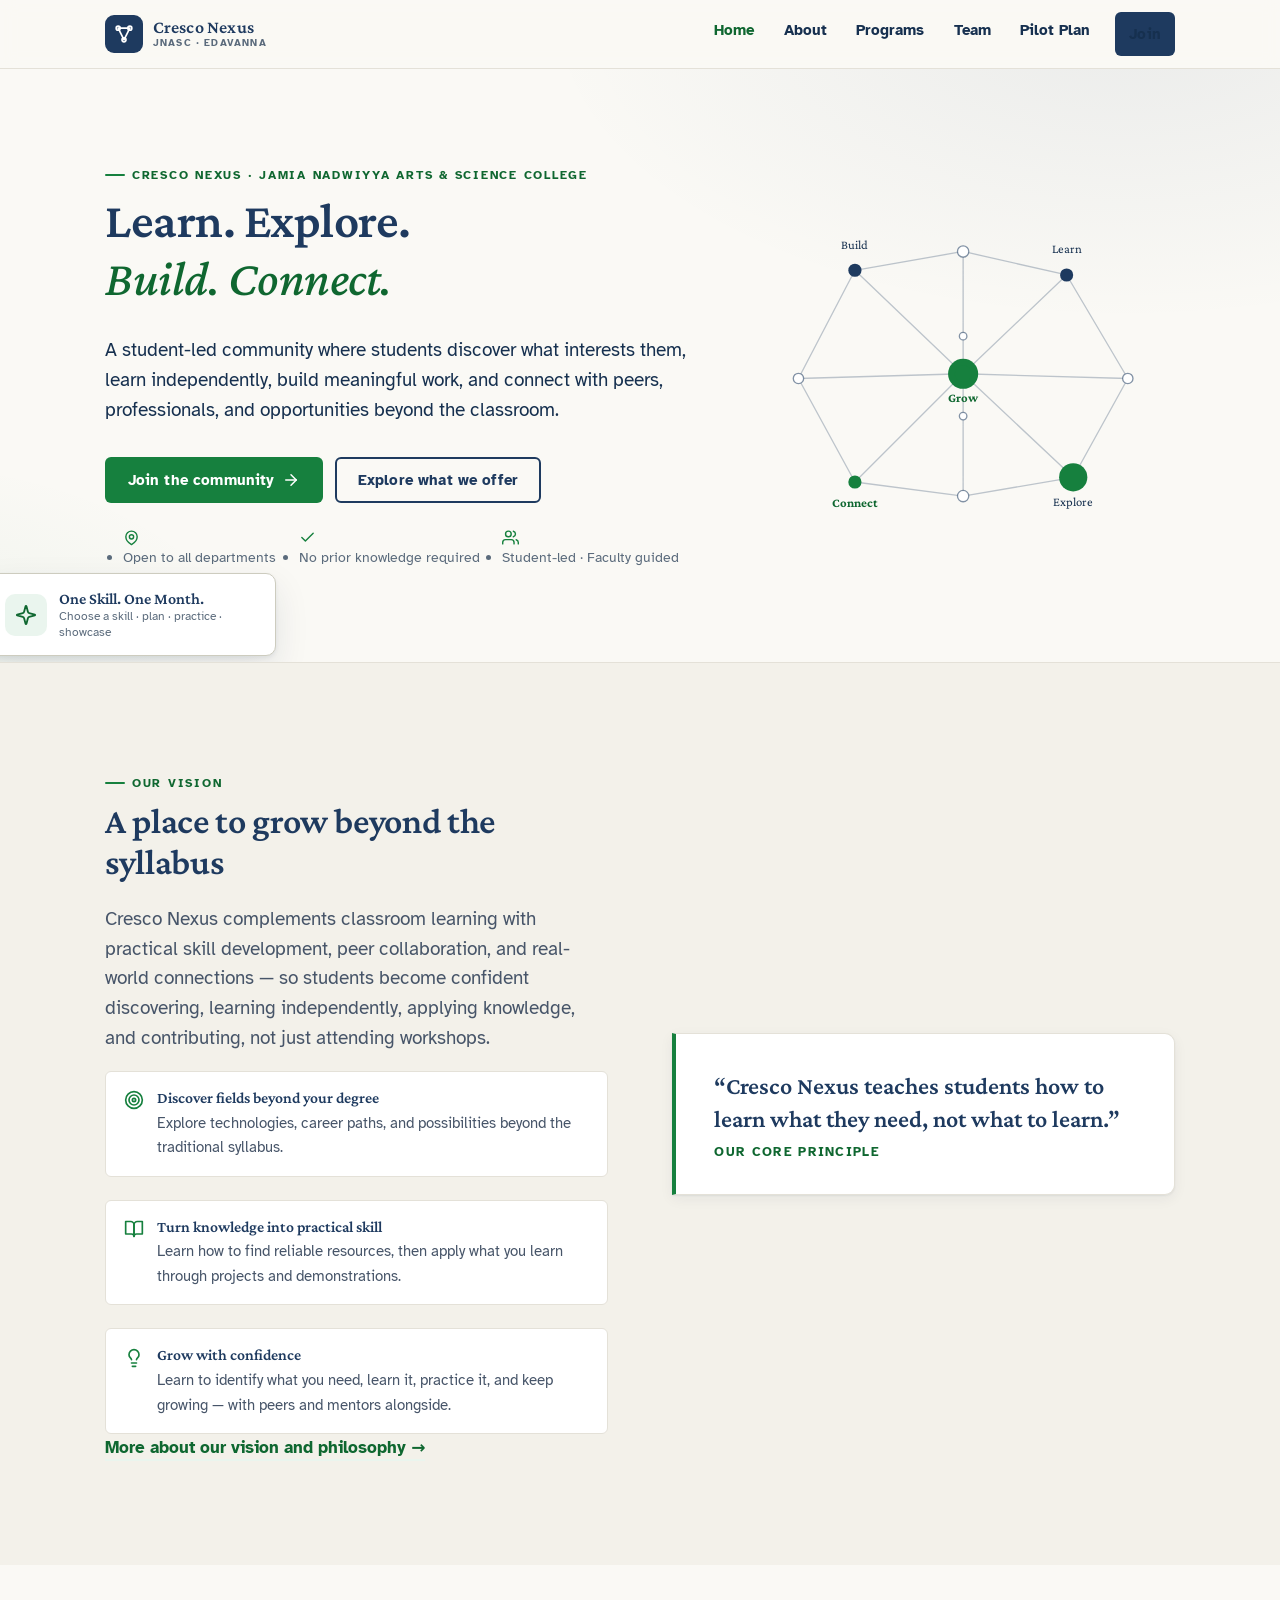
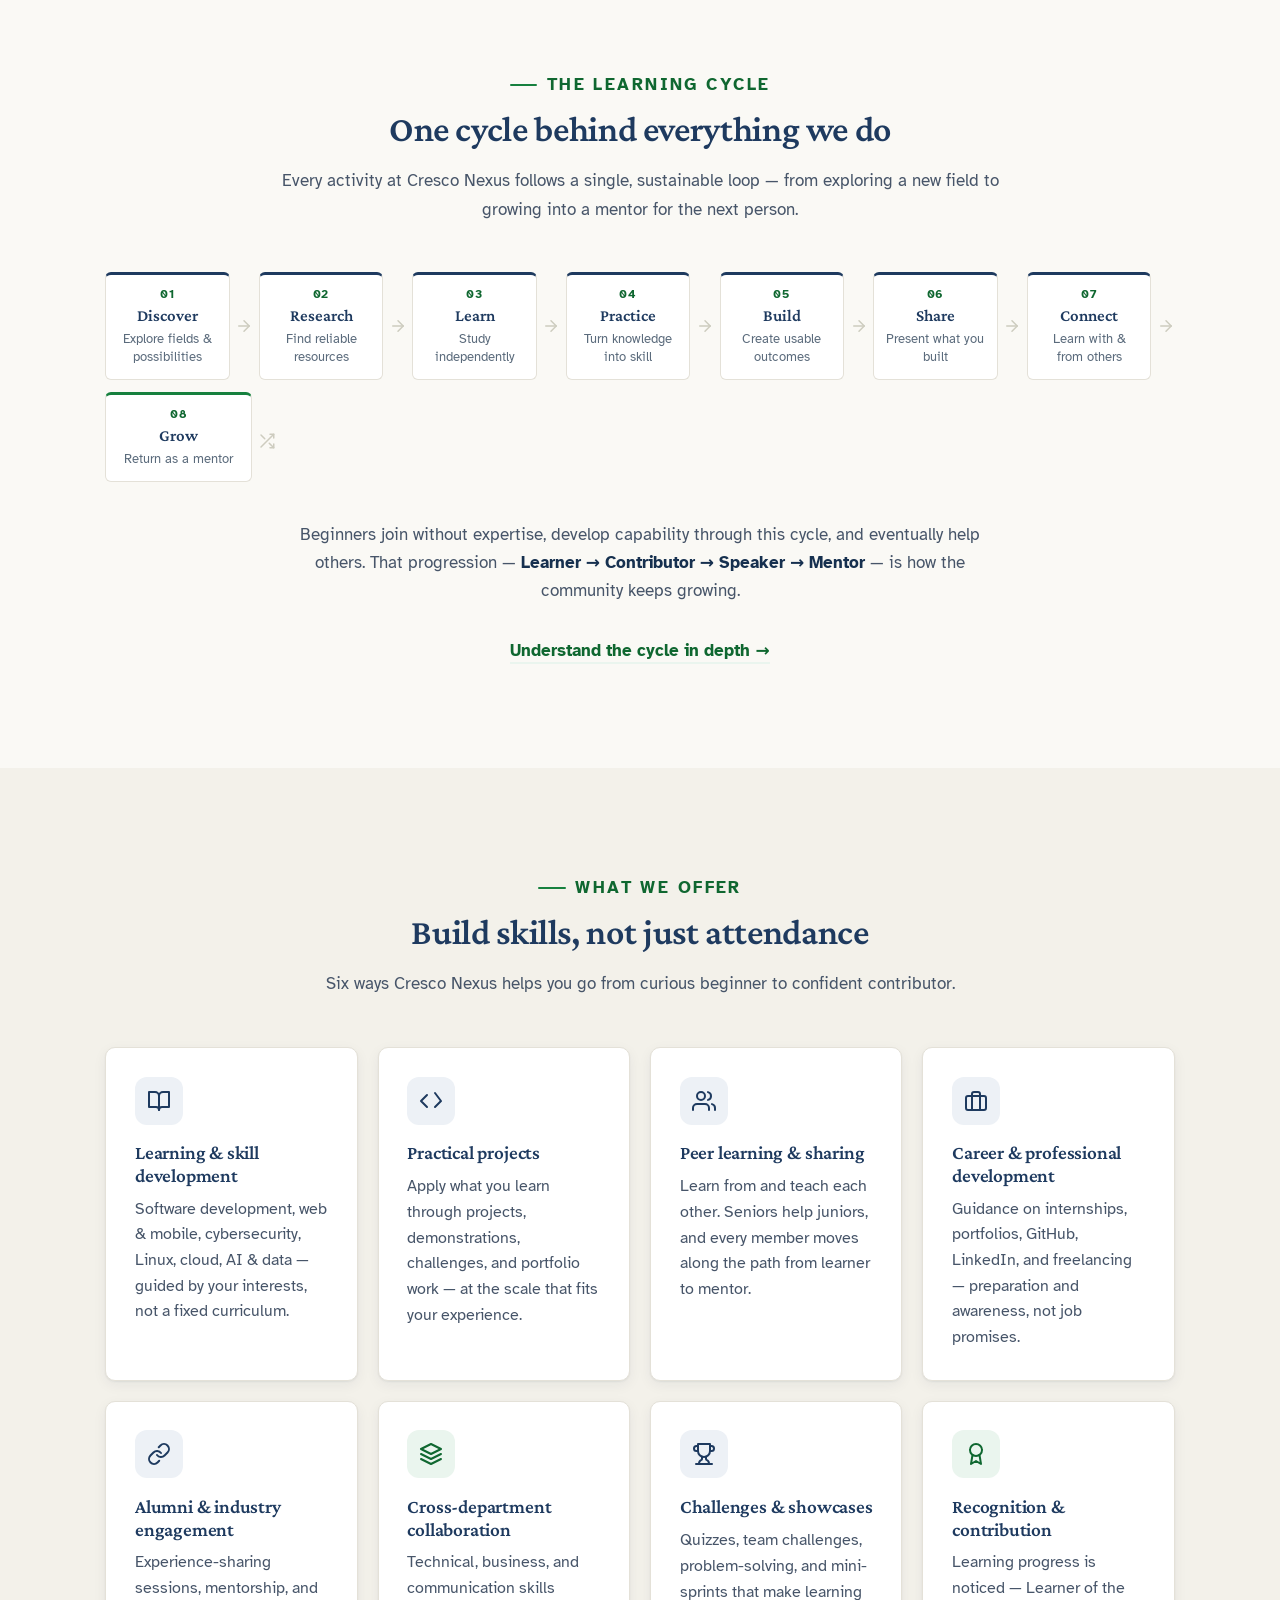
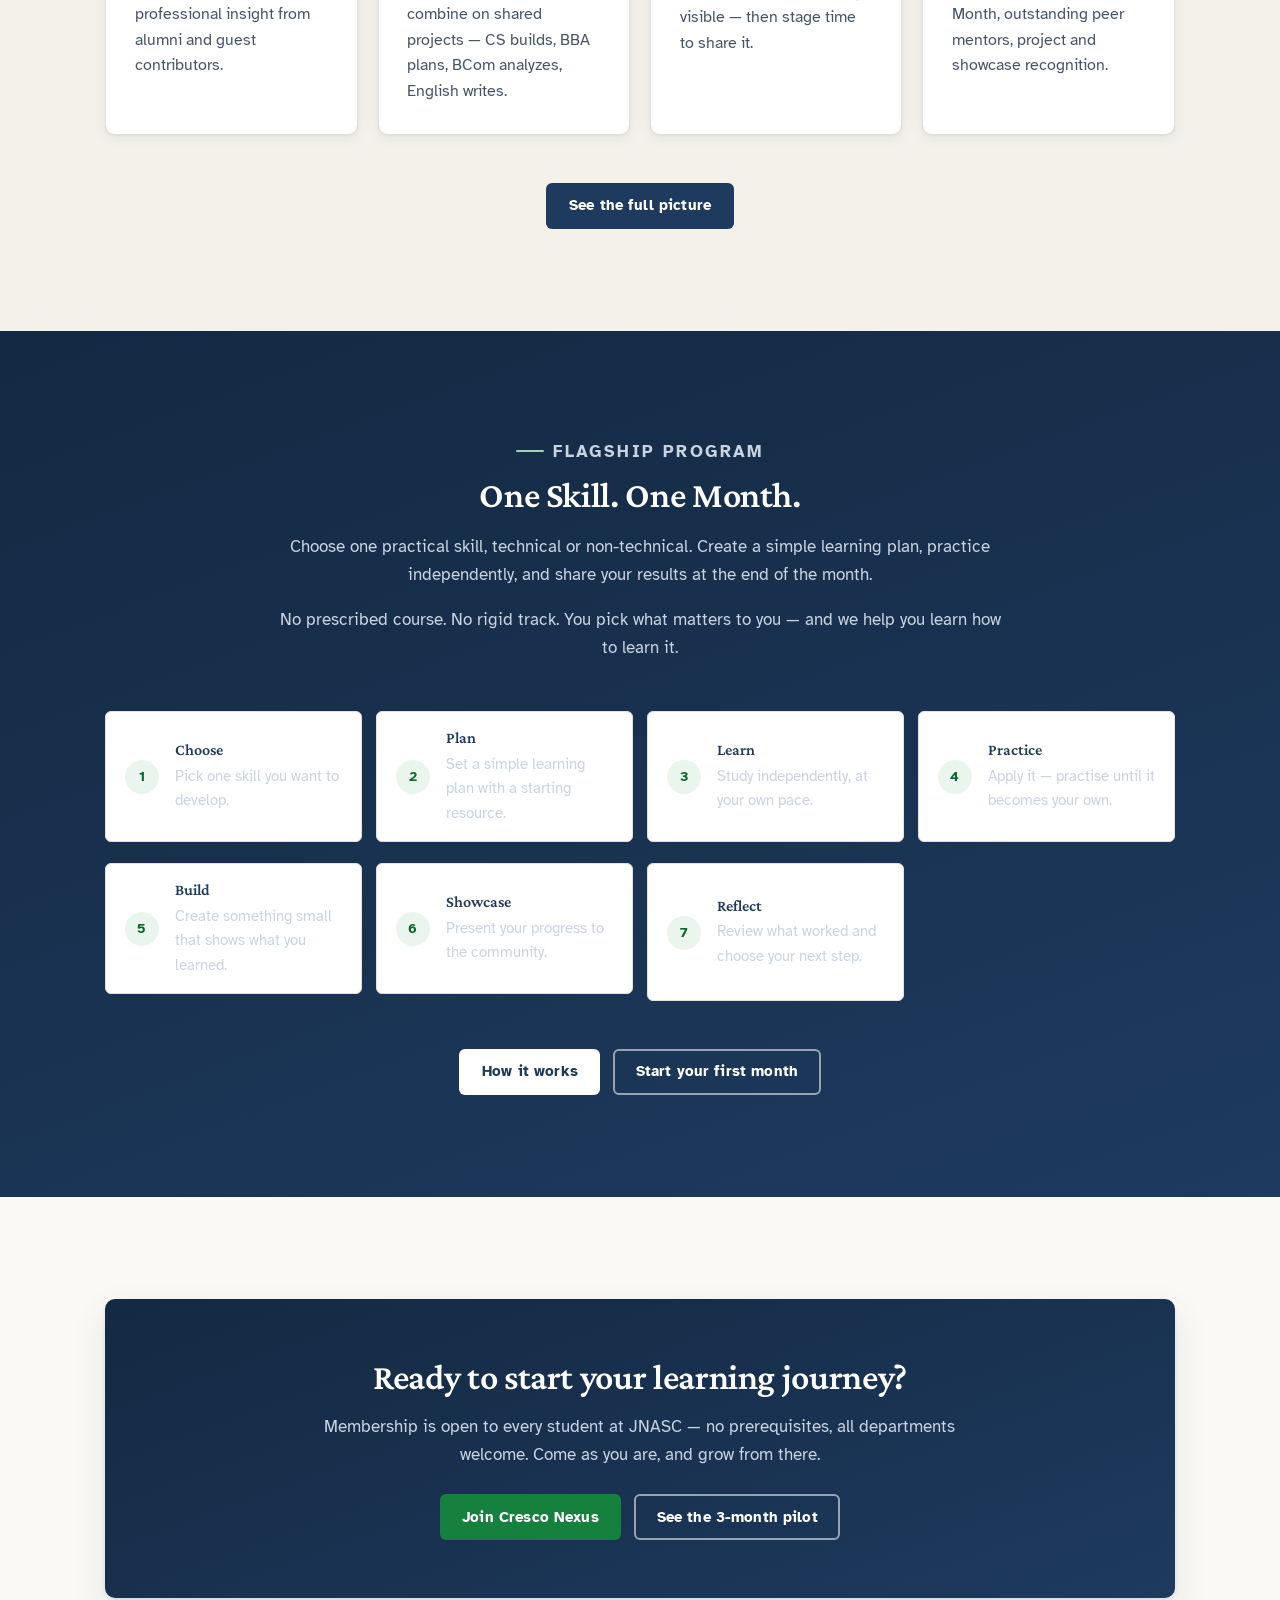
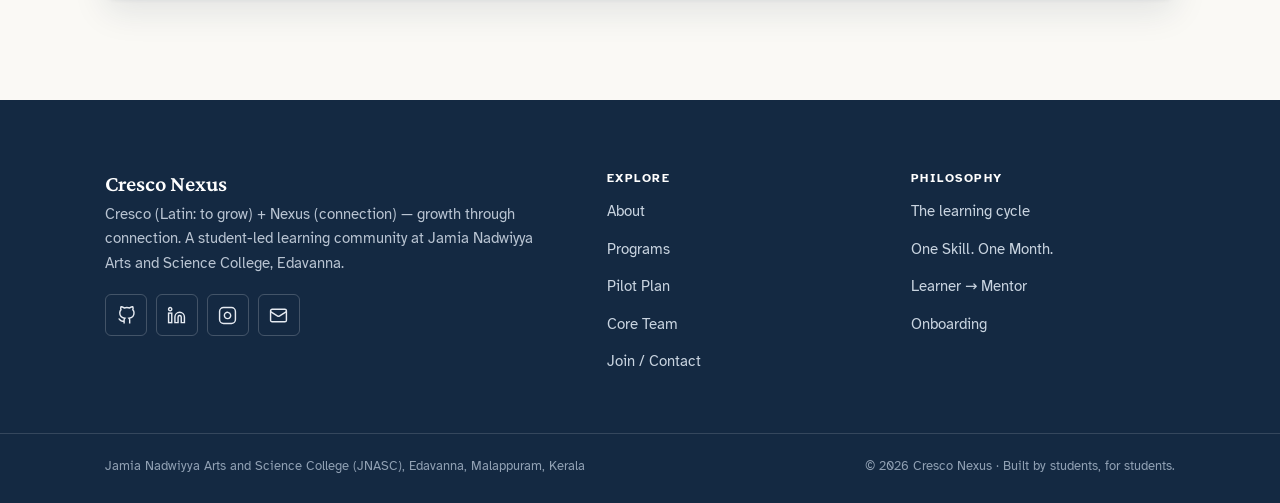
==== commit 5027f9ea: "Fix One Skill section layout on home page; collapse onboarding cards" ====
--- a/index.html
+++ b/index.html
@@ -238,16 +238,12 @@
 
     <!-- One Skill. One Month. -->
     <section class="section section--navy" aria-labelledby="oneskill-title">
-      <div class="container split split--center">
-        <div class="reveal">
-          <p class="eyebrow eyebrow--on-dark">Flagship program</p>
+      <div class="container">
+        <div class="section-head text-center reveal">
+          <p class="eyebrow eyebrow--center eyebrow--on-dark">Flagship program</p>
           <h2 id="oneskill-title">One Skill. One Month.</h2>
           <p class="lead">Choose one practical skill, technical or non-technical. Create a simple learning plan, practice independently, and share your results at the end of the month.</p>
           <p>No prescribed course. No rigid track. You pick what matters to you — and we help you learn how to learn it.</p>
-          <div class="btn-row mt-2">
-            <a class="btn btn--light" href="programs.html#one-skill">How it works</a>
-            <a class="btn btn--outline-light" href="join.html">Start your first month</a>
-          </div>
         </div>
         <ol class="steps steps--grid reveal" data-delay="1">
           <li><span class="steps__num">1</span><div><b>Choose</b><p>Pick one skill you want to develop.</p></div></li>
@@ -258,6 +254,10 @@
           <li><span class="steps__num">6</span><div><b>Showcase</b><p>Present your progress to the community.</p></div></li>
           <li><span class="steps__num">7</span><div><b>Reflect</b><p>Review what worked and choose your next step.</p></div></li>
         </ol>
+        <div class="btn-row btn-row--center mt-3 reveal">
+          <a class="btn btn--light" href="programs.html#one-skill">How it works</a>
+          <a class="btn btn--outline-light" href="join.html">Start your first month</a>
+        </div>
       </div>
     </section>
 
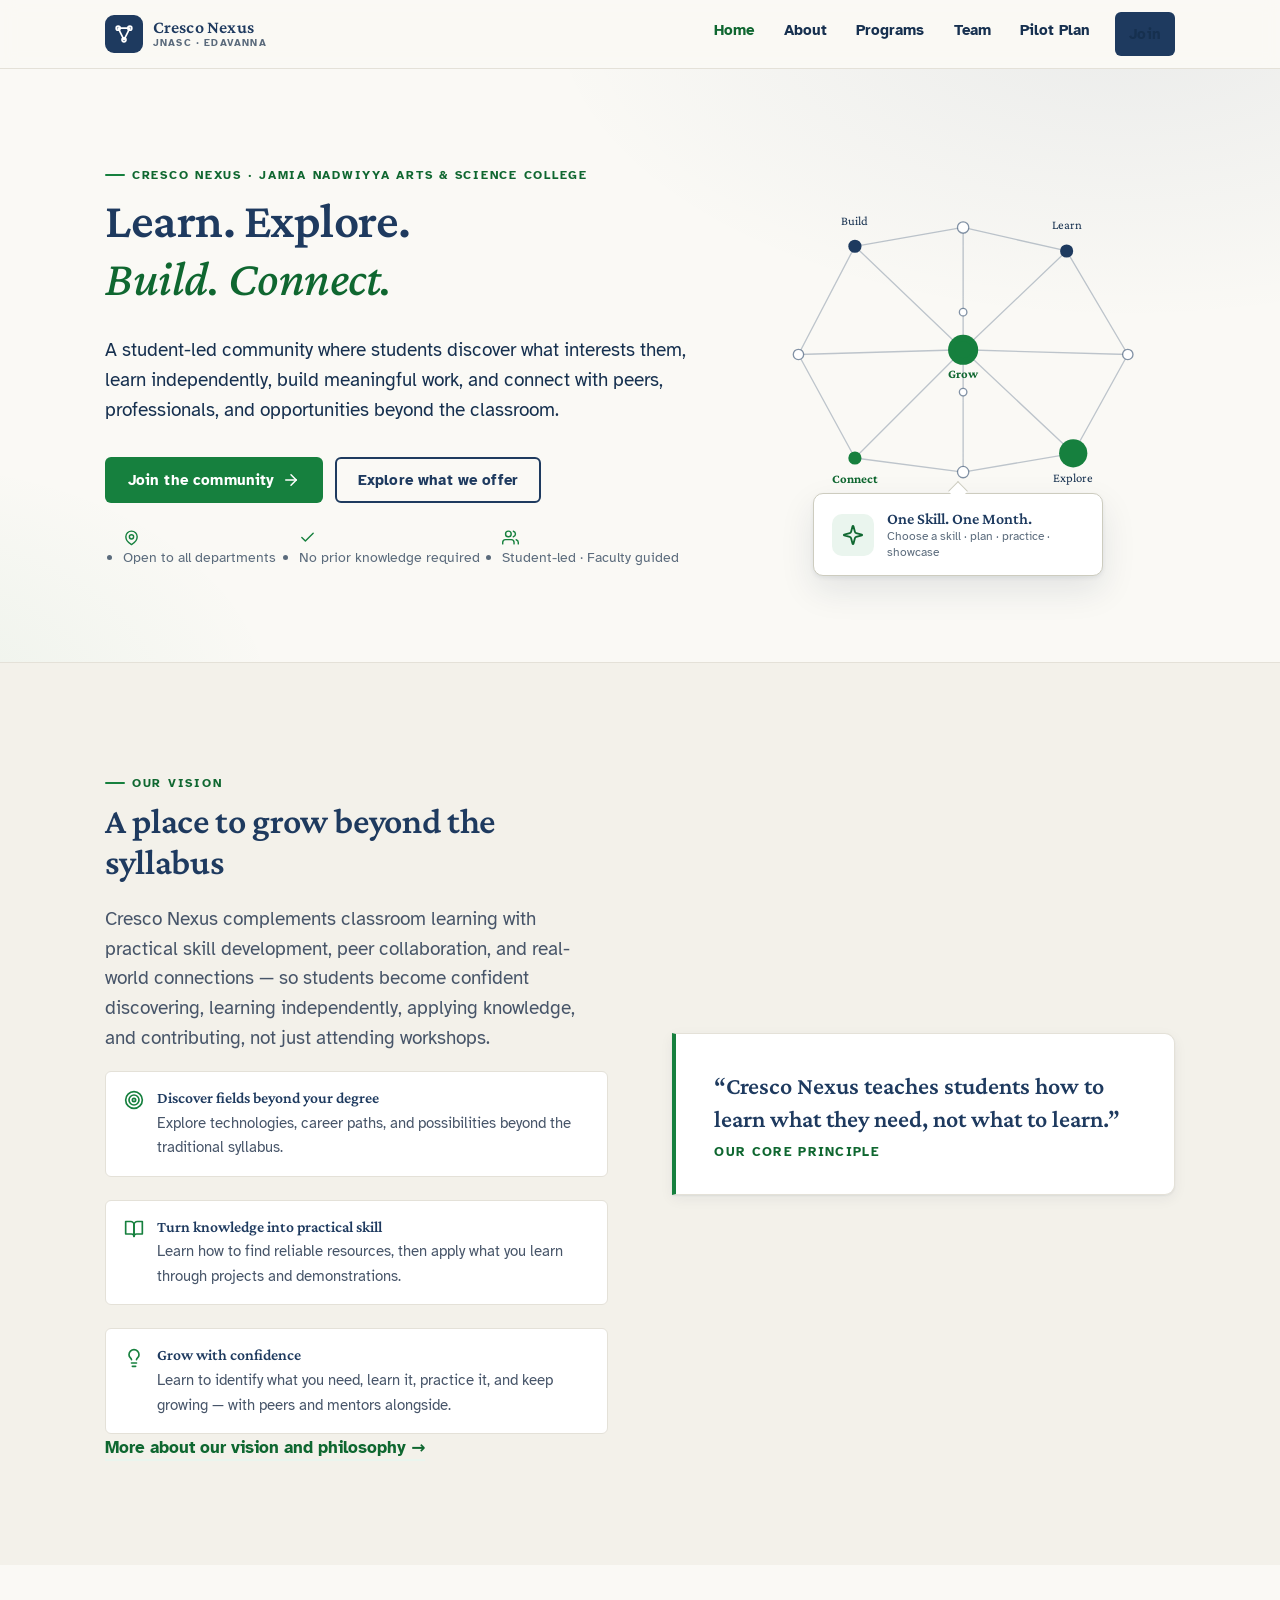
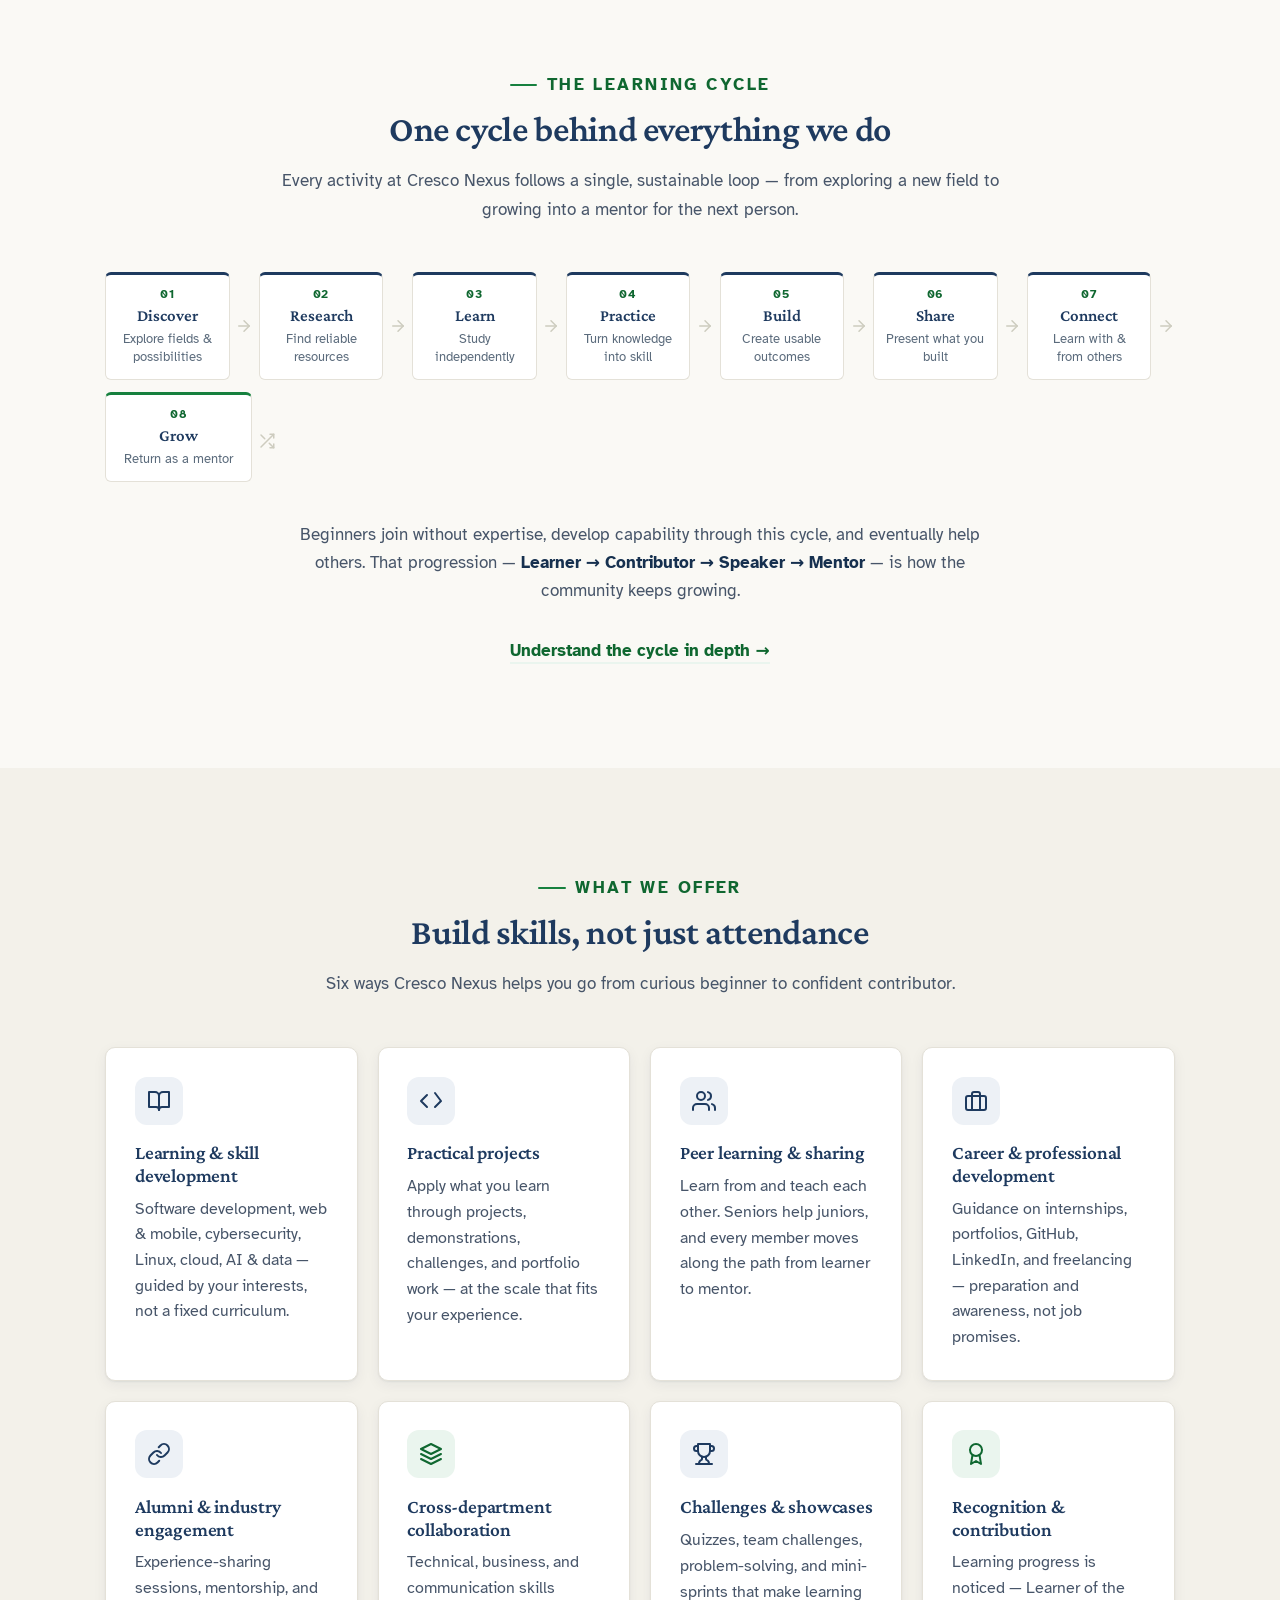
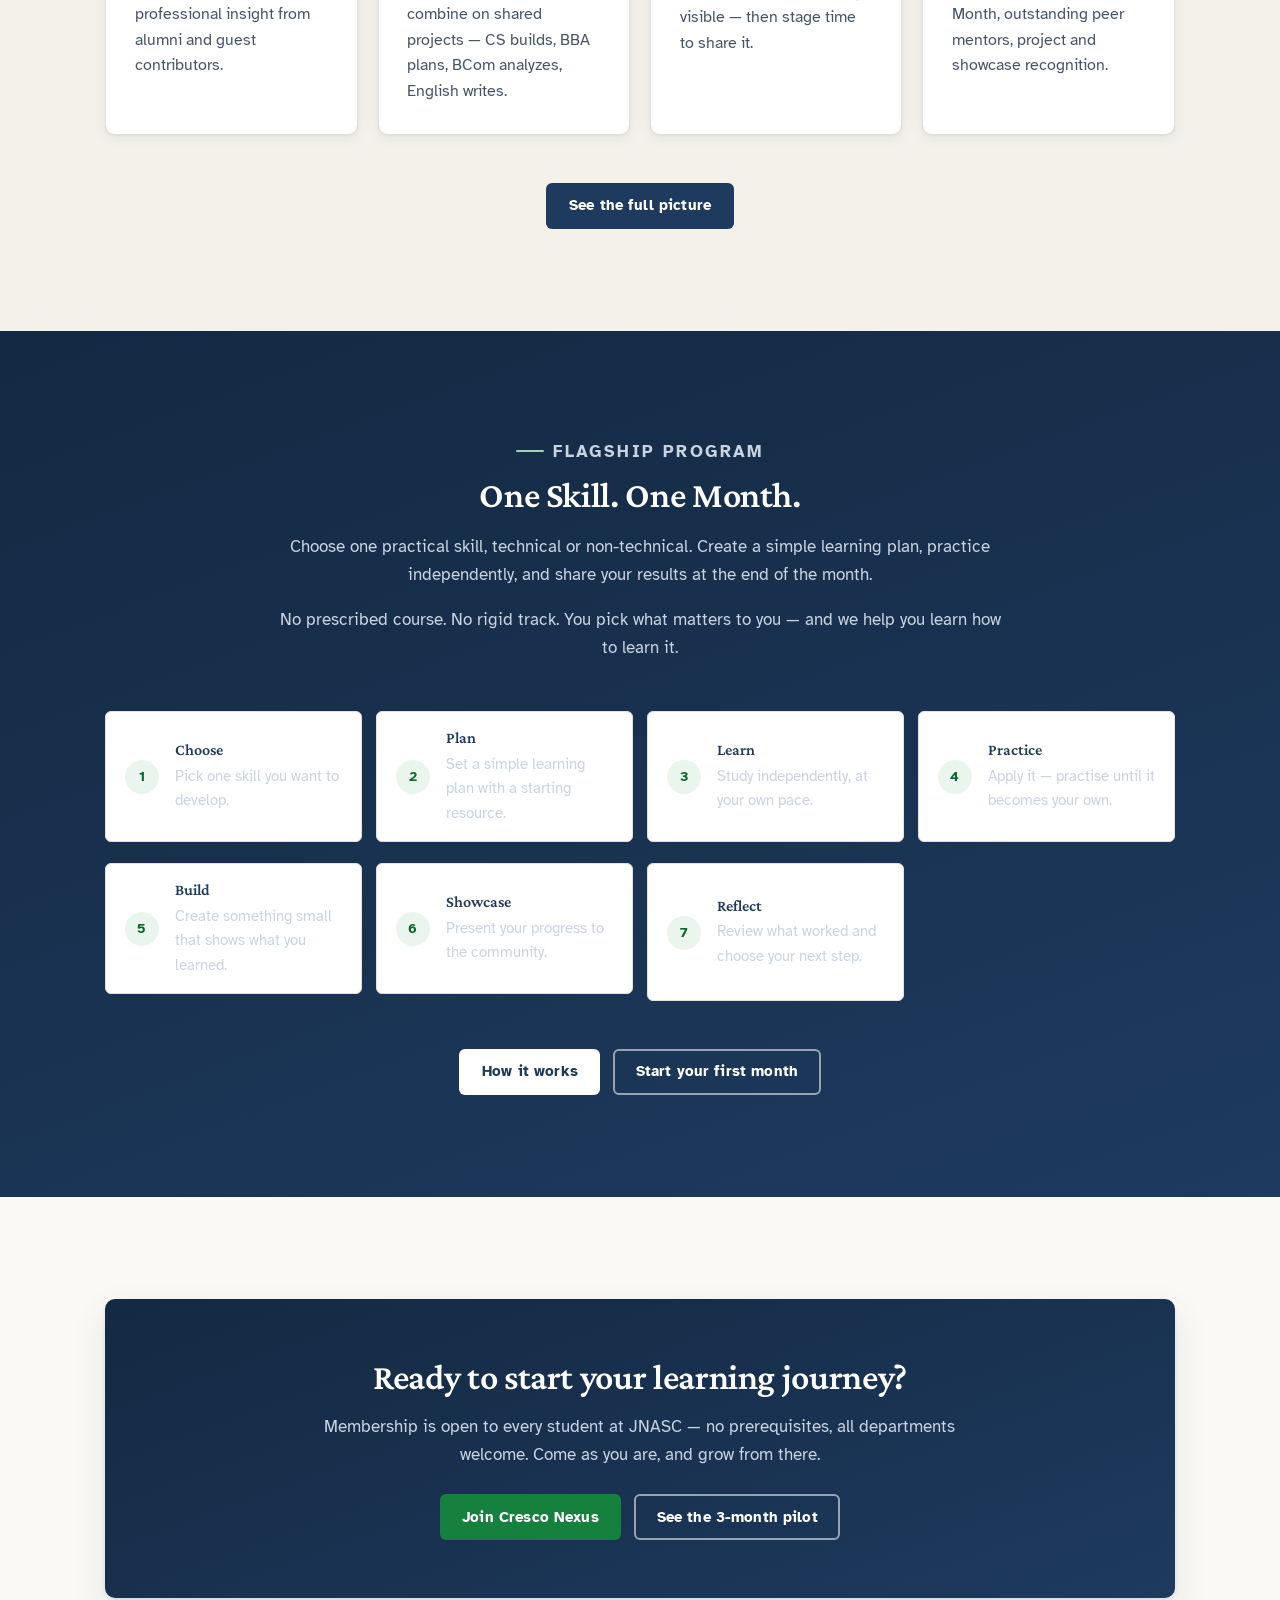
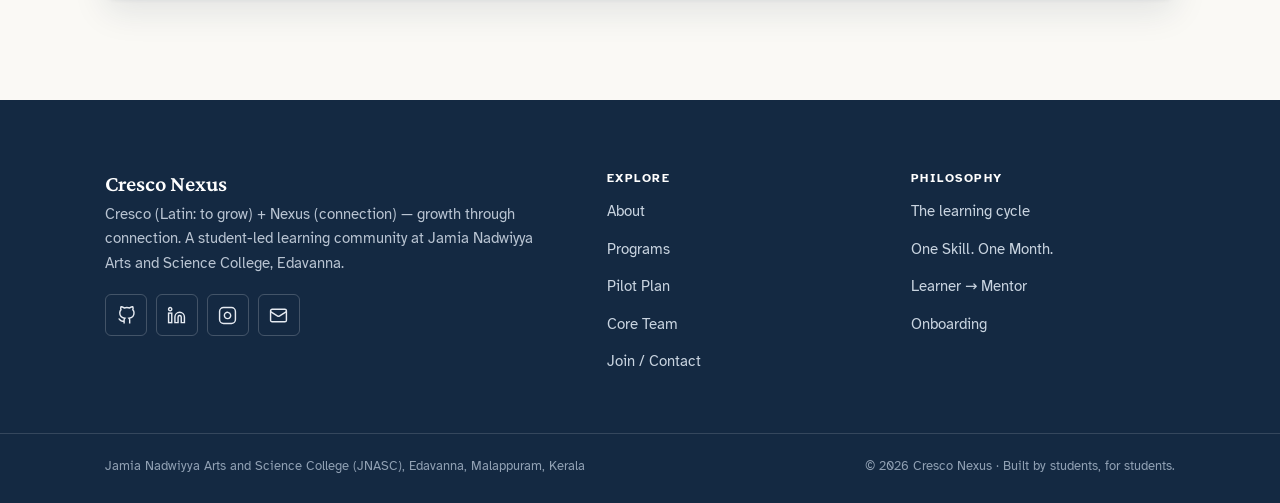
==== commit 12fa32a5: "Anchor hero chip to Grow node axis with callout tail; expose chip text to screen readers" ====
--- a/index.html
+++ b/index.html
@@ -74,8 +74,8 @@
             <li><svg viewBox="0 0 24 24" fill="none" stroke="currentColor" stroke-width="2" stroke-linecap="round" stroke-linejoin="round" aria-hidden="true"><path d="M17 21v-2a4 4 0 0 0-4-4H5a4 4 0 0 0-4 4v2"></path><circle cx="9" cy="7" r="4"></circle><path d="M23 21v-2a4 4 0 0 0-3-3.87"></path><path d="M16 3.13a4 4 0 0 1 0 7.75"></path></svg> Student-led · Faculty guided</li>
           </ul>
         </div>
-        <div class="hero__motif" aria-hidden="true">
-          <svg class="motif-svg" viewBox="0 0 460 380" role="presentation" focusable="false">
+        <div class="hero__motif">
+          <svg class="motif-svg" viewBox="0 0 460 380" role="presentation" focusable="false" aria-hidden="true">
             <g class="node-line" fill="none" stroke-width="1.4">
               <path d="M235 190L345 85M235 190L352 300M235 190L120 80M235 190L120 305M235 190L235 60M235 190L235 320M235 190L60 195M235 190L410 195"/>
               <path d="M345 85L410 195M410 195L352 300M352 300L235 320M235 320L120 305M120 305L60 195M60 195L120 80M120 80L235 60M235 60L345 85"/>
--- a/assets/css/styles.css
+++ b/assets/css/styles.css
@@ -322,7 +322,8 @@
   0%, 100% { opacity: 1; transform: scale(1); }
   50% { opacity: .5; transform: scale(.8); }
 }
-.motif-svg { width: 100%; height: auto; }
+.hero__motif { position: relative; display: flex; flex-direction: column; align-items: flex-start; }
+.motif-svg { width: 100%; height: auto; display: block; }
 .motif-svg .node-line { stroke: var(--navy); stroke-opacity: .28; }
 .motif-svg .node-core { fill: var(--navy); }
 .motif-svg .node-core--green { fill: var(--green); }
@@ -340,9 +341,9 @@
 }
 
 .hero__chip {
-  position: absolute;
-  left: -14px;
-  bottom: 6px;
+  position: relative;
+  align-self: center;
+  margin-top: -2.2rem;
   background: var(--card);
   border: 1px solid var(--border-strong);
   border-radius: var(--radius);
@@ -352,6 +353,18 @@
   gap: .8rem;
   align-items: center;
   max-width: 290px;
+  z-index: 1;
+}
+.hero__chip::after {
+  content: "";
+  position: absolute;
+  top: -10px;
+  left: 50%;
+  width: 14px; height: 14px;
+  background: var(--card);
+  border-left: 1px solid var(--border-strong);
+  border-top: 1px solid var(--border-strong);
+  transform: translateX(-50%) rotate(45deg);
 }
 .hero__chip .chip-mark {
   flex: none;
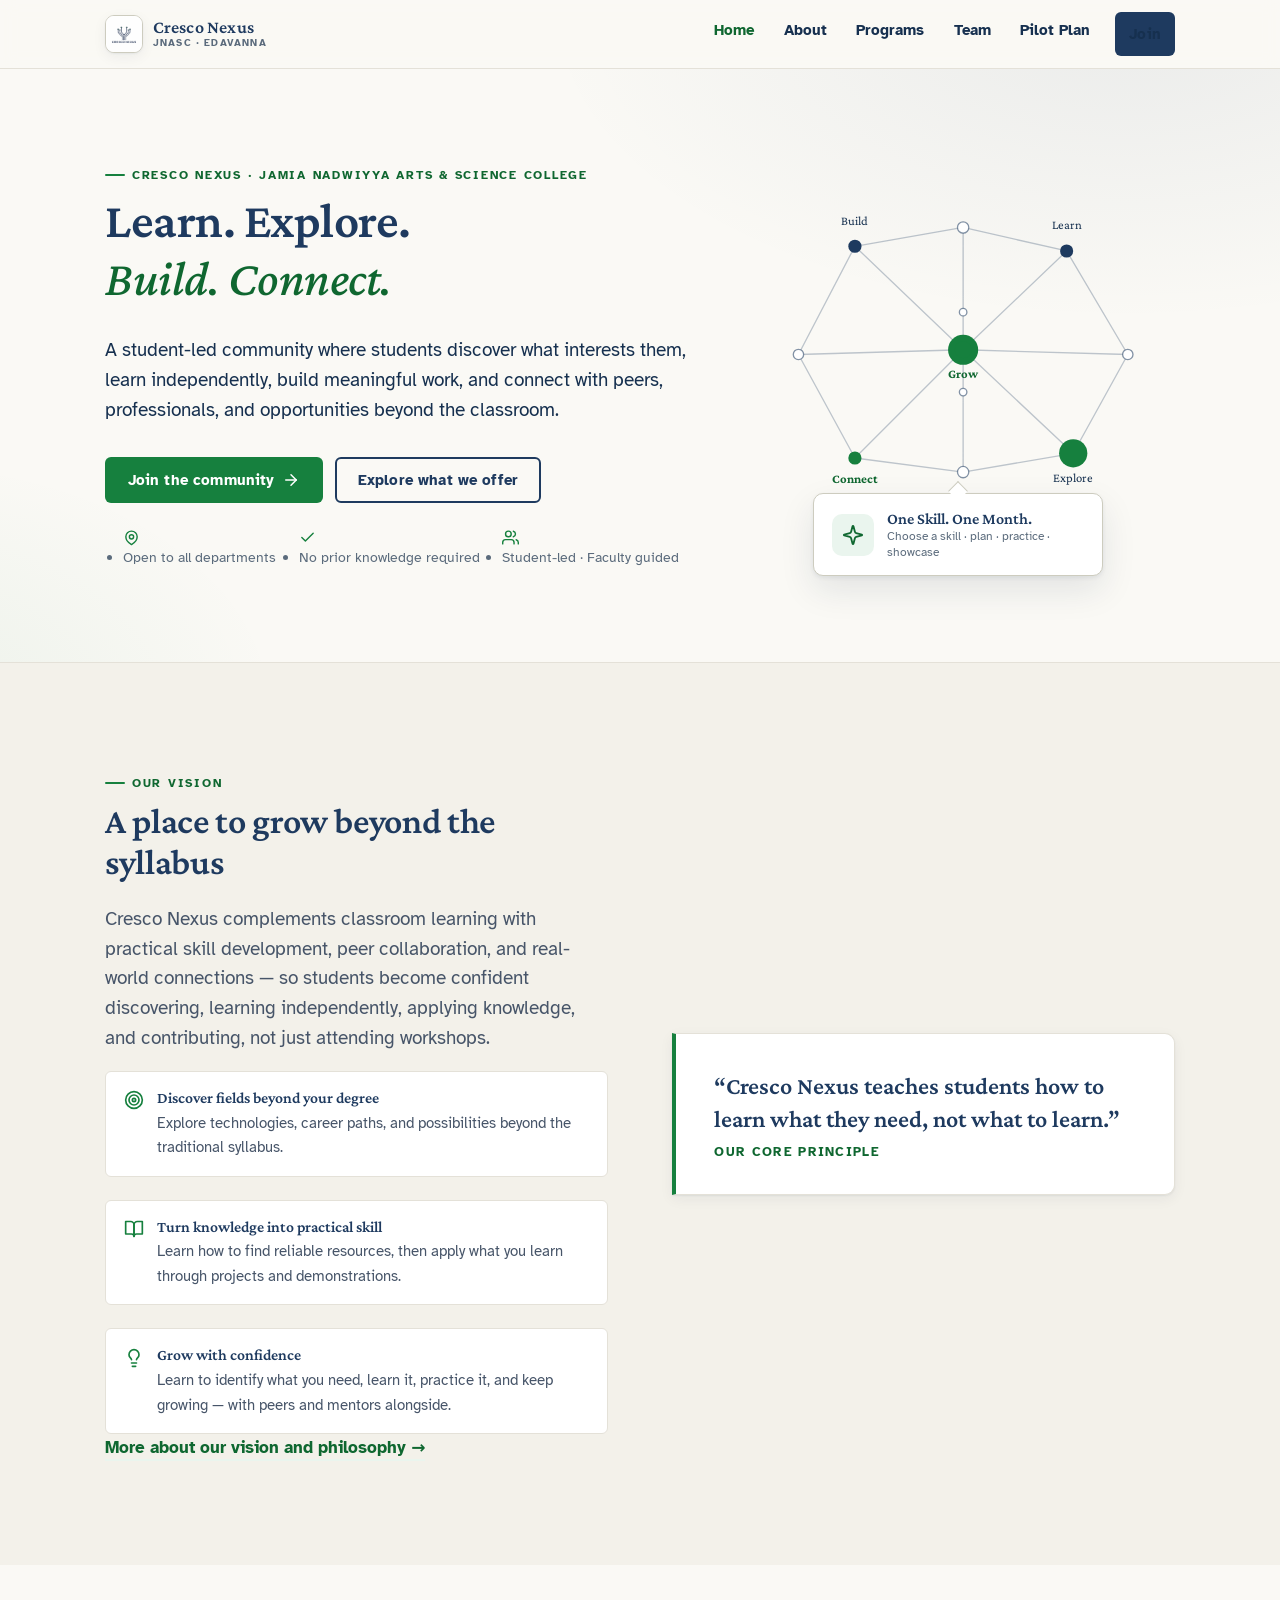
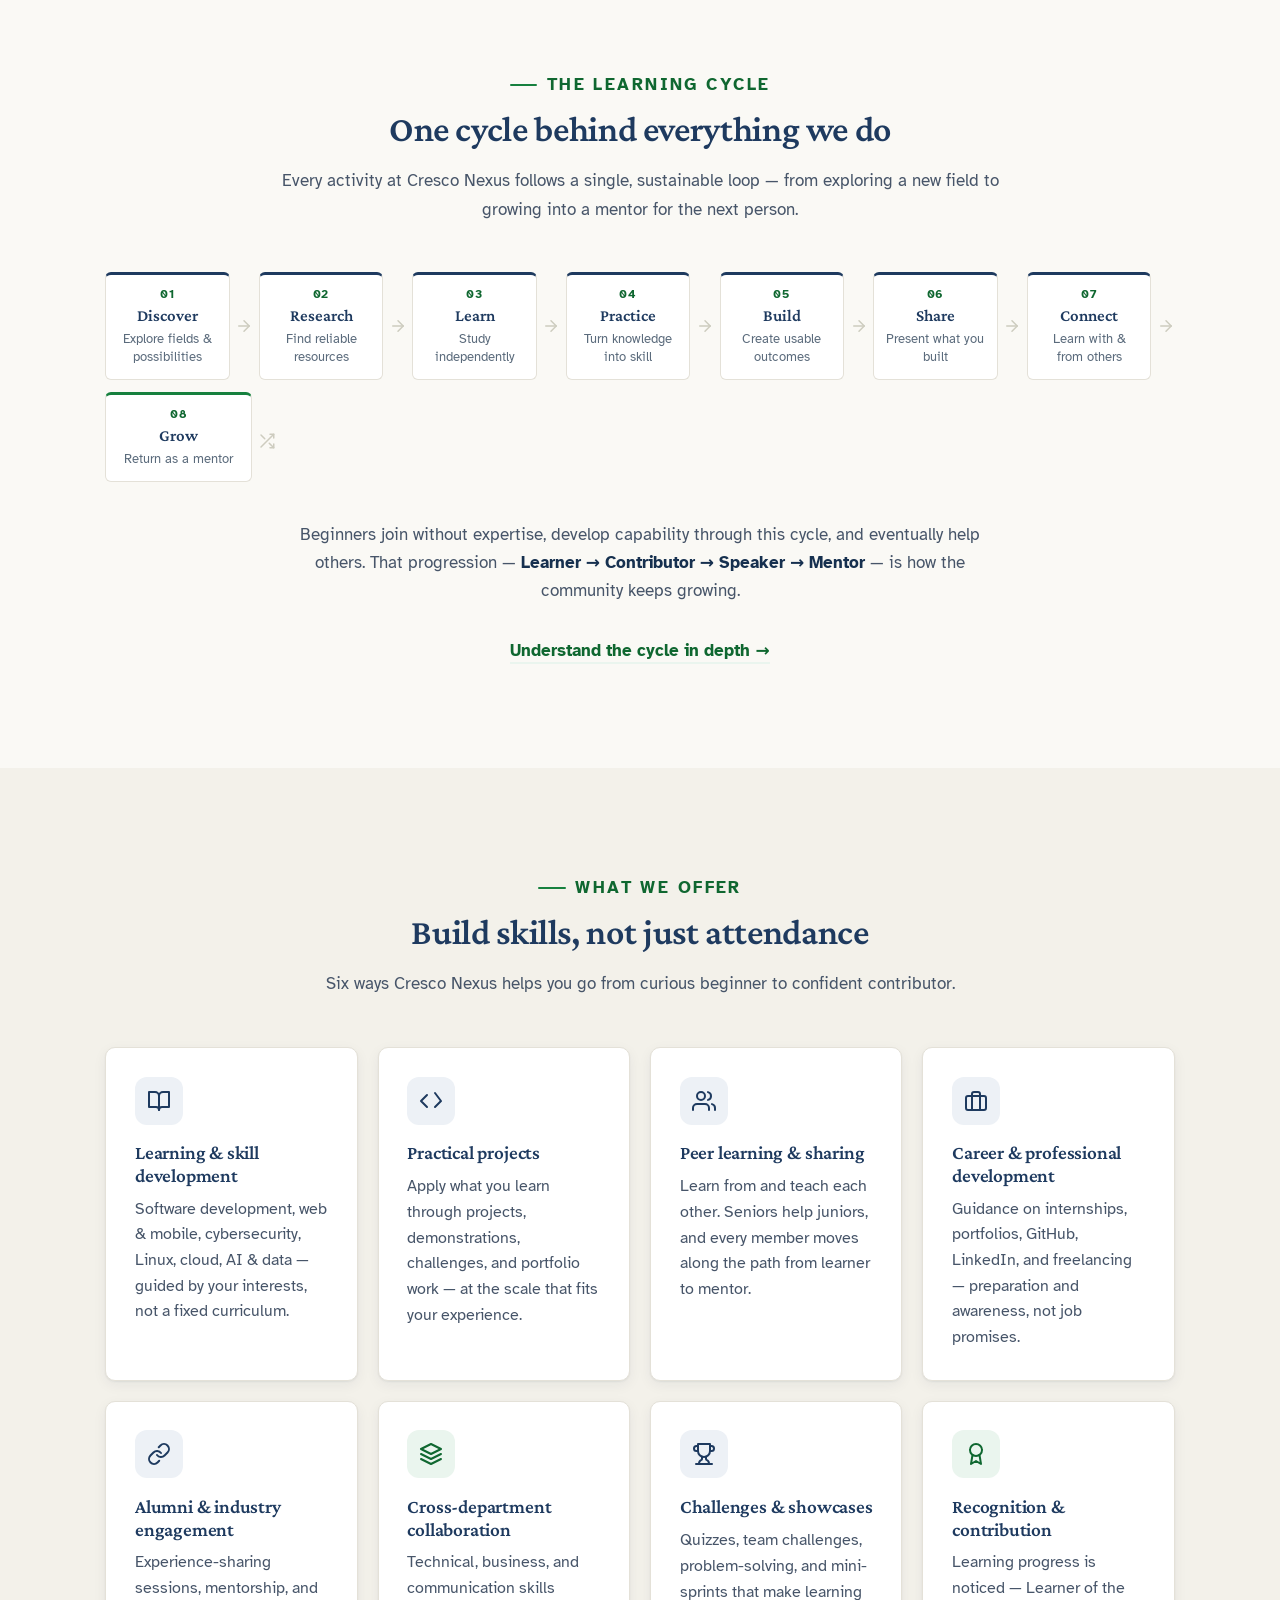
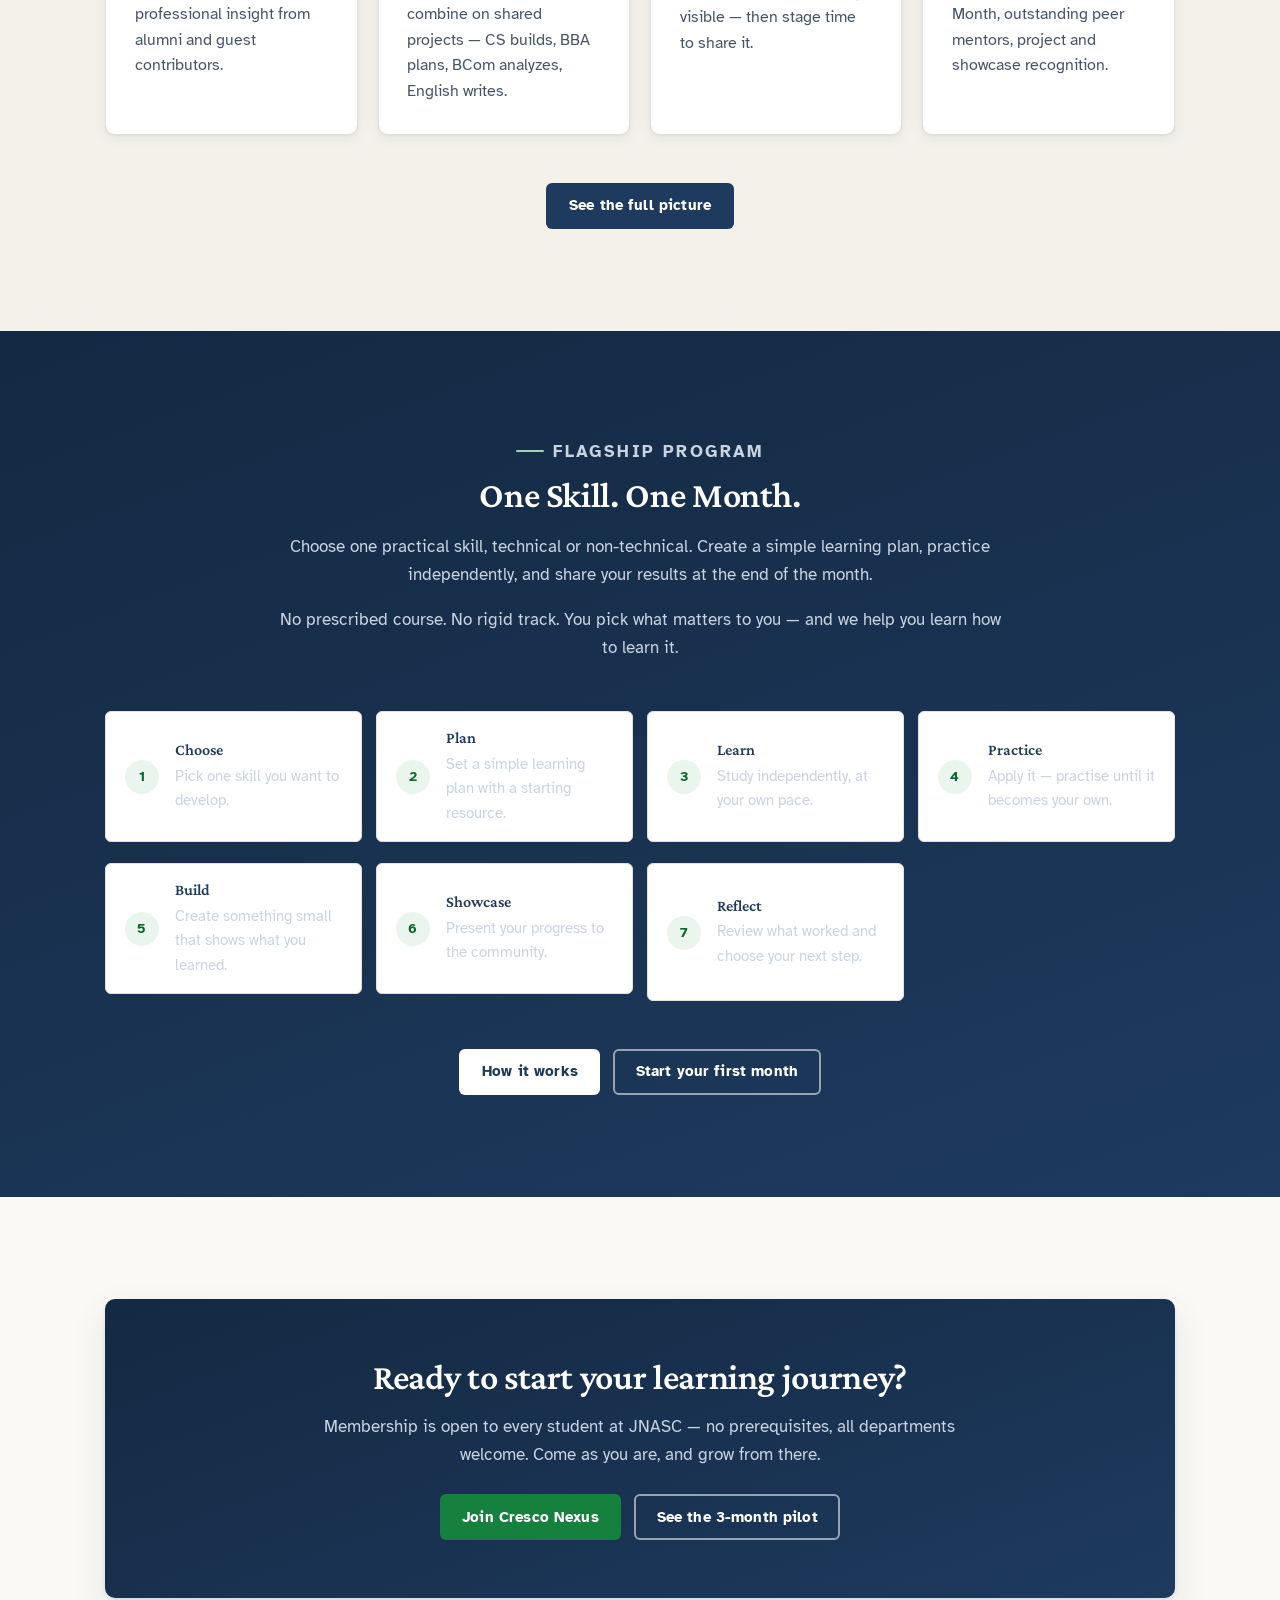
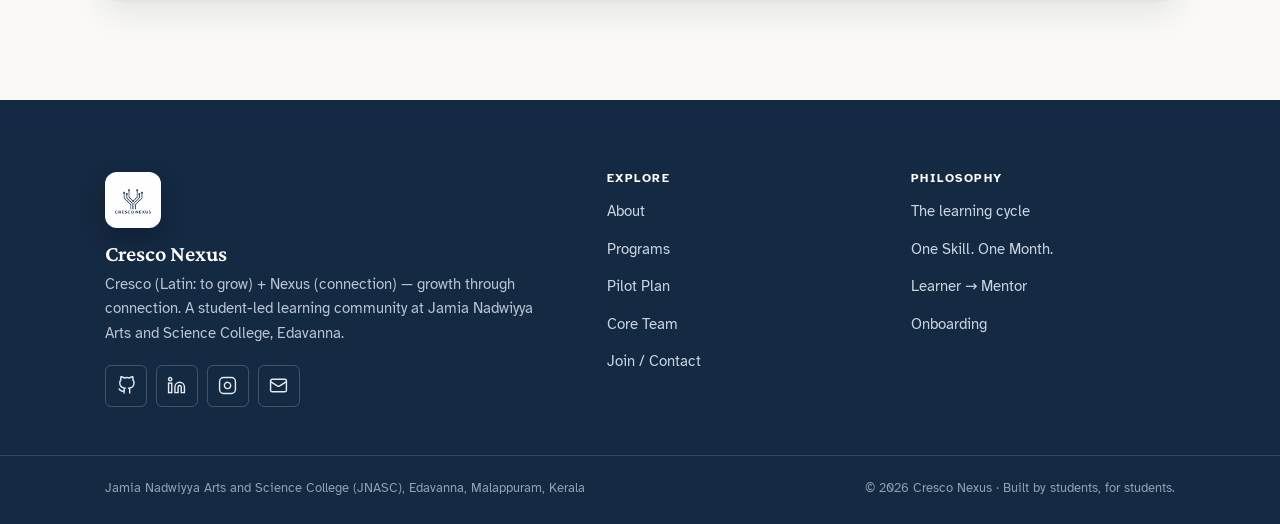
==== commit 773efbe2: "Use official logo in header, footer, and favicon; add optimized downscales" ====
--- a/index.html
+++ b/index.html
@@ -11,7 +11,7 @@
   <meta property="og:description" content="A student-led learning and professional-growth community at JNASC, Edavanna. Discover what interests you, learn independently, build meaningful work, and connect beyond the classroom.">
   <meta property="og:url" content="https://YOUR_USERNAME.github.io/cresco-nexus/index.html">
   <link rel="canonical" href="https://YOUR_USERNAME.github.io/cresco-nexus/index.html">
-  <link rel="icon" type="image/svg+xml" href="assets/favicon.svg">
+  <link rel="icon" type="image/png" href="assets/favicon.png">
   <link rel="preconnect" href="https://fonts.googleapis.com">
   <link rel="preconnect" href="https://fonts.gstatic.com" crossorigin>
   <link href="https://fonts.googleapis.com/css2?family=Atkinson+Hyperlegible:wght@400;700&family=Crimson+Pro:ital,wght@0,400;0,600;0,700;1,400;1,600&display=swap" rel="stylesheet">
@@ -23,14 +23,7 @@
   <header class="site-header">
     <div class="container nav">
       <a class="brand" href="index.html" aria-label="Cresco Nexus — home">
-        <span class="brand__mark" aria-hidden="true">
-          <svg viewBox="0 0 24 24" width="20" height="20" fill="none" stroke="currentColor" stroke-width="2" stroke-linecap="round" stroke-linejoin="round">
-            <circle cx="5" cy="5" r="2.4"></circle>
-            <circle cx="19" cy="5" r="2.4"></circle>
-            <circle cx="12" cy="19" r="2.4"></circle>
-            <path d="M5 5l14 0M5 5l7 14M19 5L12 19"></path>
-          </svg>
-        </span>
+        <img class="brand__logo" src="assets/logo-96.png" width="38" height="38" alt="" aria-hidden="true">
         <span class="brand__text">
           <span class="brand__name">Cresco Nexus</span>
           <span class="brand__tag">JNASC · Edavanna</span>
@@ -280,6 +273,7 @@
     <div class="container">
       <div class="footer-grid">
         <div class="footer-brand">
+          <img class="footer-brand__logo" src="assets/logo-96.png" width="56" height="56" alt="">
           <span class="footer-brand__name">Cresco Nexus</span>
           <p>Cresco (Latin: to grow) + Nexus (connection) — growth through connection. A student-led learning community at Jamia Nadwiyya Arts and Science College, Edavanna.</p>
           <div class="social-row">
--- a/assets/css/styles.css
+++ b/assets/css/styles.css
@@ -234,13 +234,14 @@
 .nav { display: flex; align-items: center; justify-content: space-between; gap: 1rem; min-height: 68px; }
 
 .brand { display: inline-flex; align-items: center; gap: .6rem; flex: none; }
-.brand__mark {
+.brand__logo {
   width: 38px; height: 38px; border-radius: 9px;
-  background: var(--navy); color: #fff;
-  display: grid; place-items: center;
-  transition: background-color var(--t-fast) var(--ease);
-}
-.brand:hover .brand__mark { background: var(--green); }
+  border: 1px solid var(--border-strong);
+  box-shadow: var(--shadow-sm);
+  background: #fff;
+  object-fit: contain;
+  flex: none;
+}
 .brand__text { line-height: 1.1; }
 .brand__name { display: block; font: 600 1.12rem/1.1 var(--serif); color: var(--navy); letter-spacing: .01em; }
 .brand__tag { display: block; font: 700 .62rem/1.3 var(--sans); letter-spacing: .12em; text-transform: uppercase; color: var(--muted); }
@@ -624,6 +625,12 @@
   gap: 2.5rem;
   padding-bottom: clamp(2rem, 4vw, 3rem);
 }
+.footer-brand__logo {
+  width: 56px; height: 56px; border-radius: 12px;
+  border: 1px solid rgba(255,255,255,.28);
+  background: #fff; box-shadow: 0 10px 24px rgba(0,0,0,.22);
+  margin-bottom: .9rem;
+}
 .footer-brand__name { font: 600 1.4rem/1.1 var(--serif); color: #fff; display: block; margin-bottom: .3rem; }
 .footer-brand p { font-size: .93rem; max-width: 30em; }
 .footer-col h4 {
